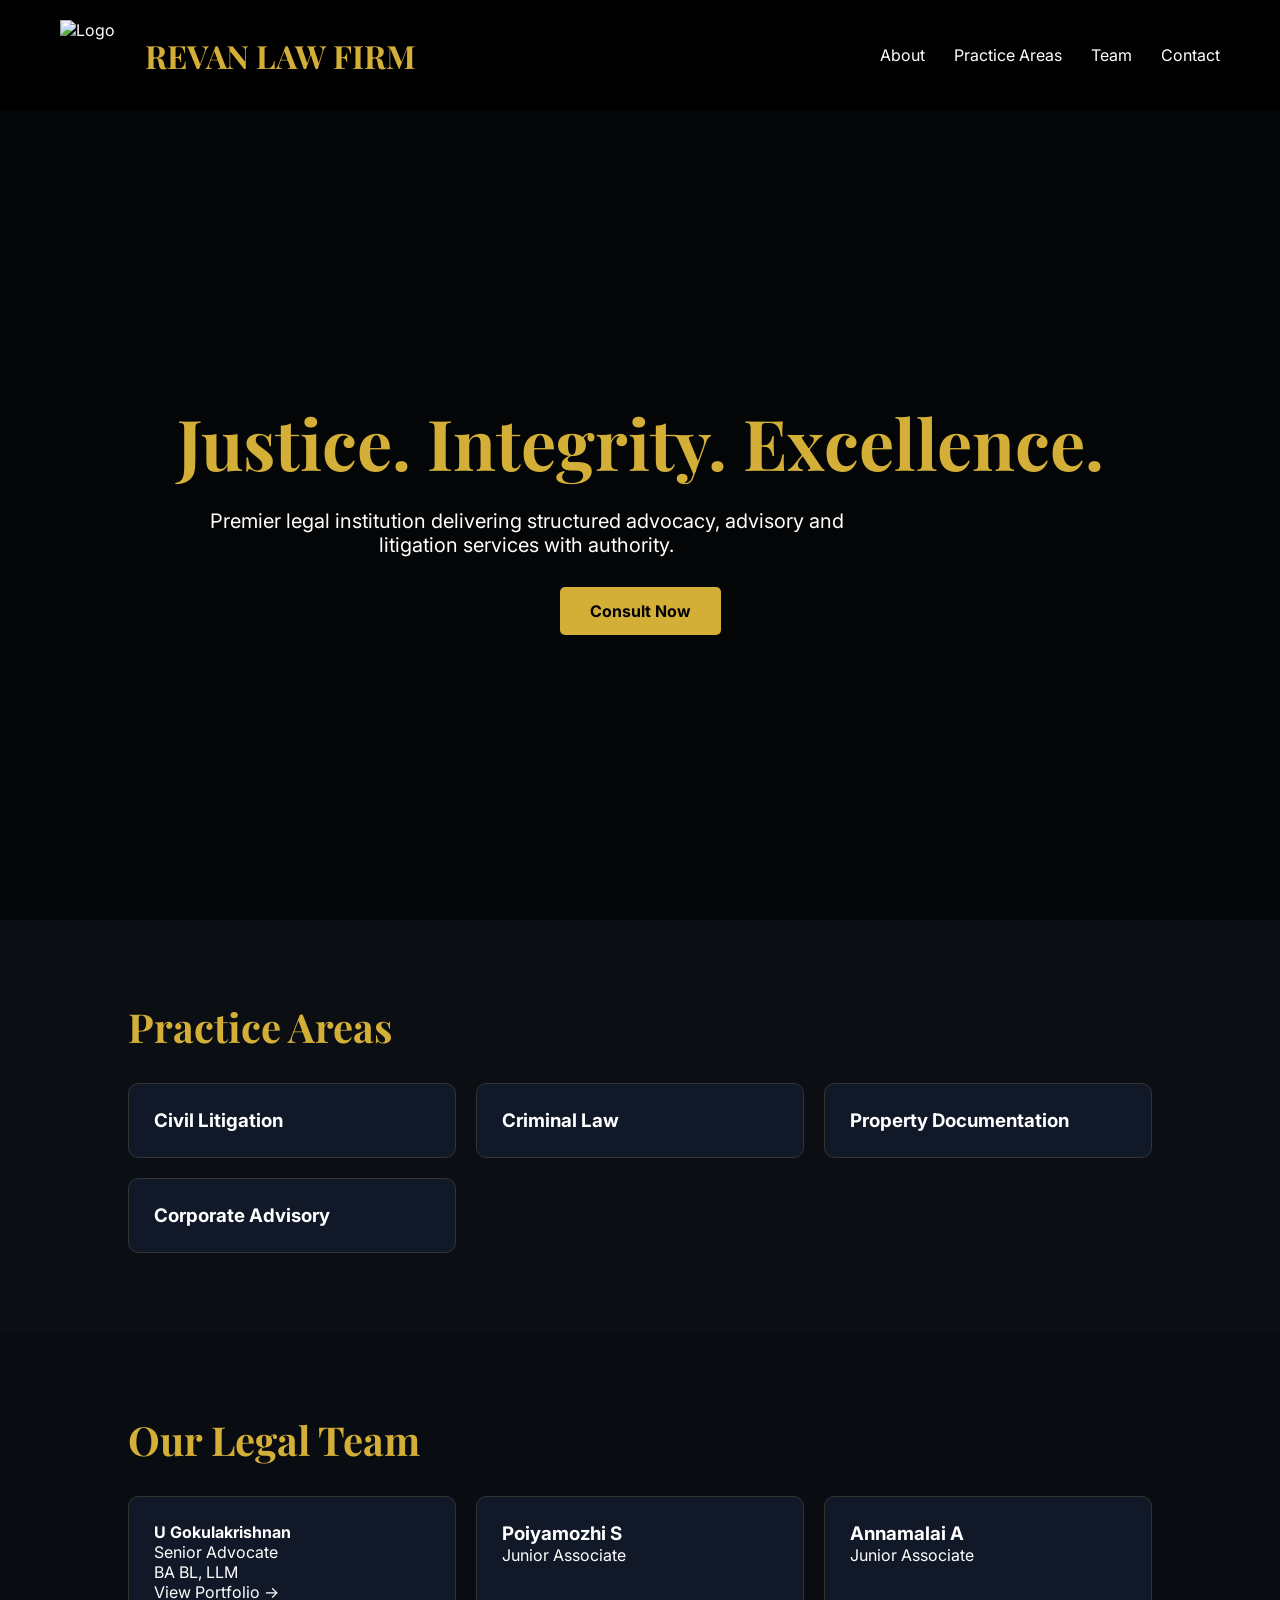
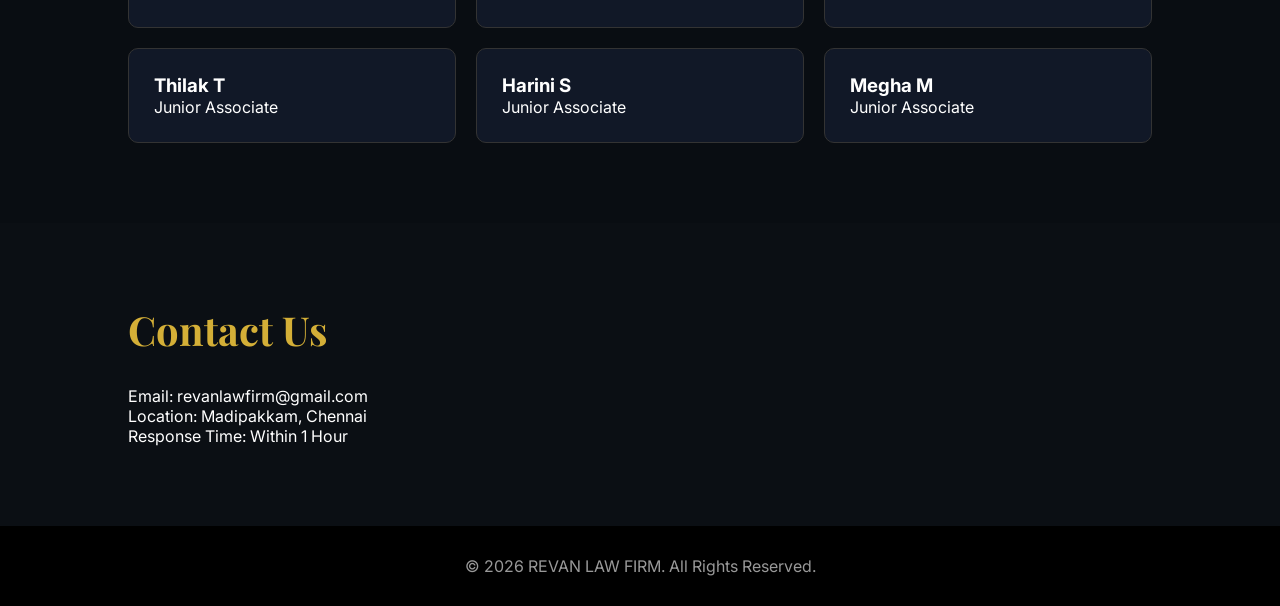
==== index.html @ cef8ce95 "Update index.html" ====
<!DOCTYPE html>
<html lang="en">
<head>
    <link rel="stylesheet" href="css/style.css">
    <link rel="icon" href="assets/favicon.png">

    <meta property="og:site_name" content="Revan Law Firm">

<meta name="application-name" content="Revan Law Firm">

<meta name="apple-mobile-web-app-title" content="Revan Law Firm">
    <meta charset="UTF-8">

<title>Revan Law Firm | Advocates & Legal Consultants</title>

<meta name="description" content="Revan Law Firm provides civil, criminal, property and corporate legal services. Justice. Integrity. Excellence.">

<meta name="keywords" content="Law Firm Chennai, Advocate Chennai, Legal Services, Civil Lawyer, Criminal Lawyer, Property Lawyer">

<meta name="author" content="Revan Law Firm">

<meta name="robots" content="index, follow">

<meta name="viewport" content="width=device-width, initial-scale=1.0">
<meta charset="UTF-8">
<meta name="viewport" content="width=device-width, initial-scale=1.0">
<title>REVAN LAW FIRM</title>

<link href="https://fonts.googleapis.com/css2?family=Playfair+Display:wght@600;700&family=Inter:wght@300;400;600&display=swap" rel="stylesheet">
<link rel="stylesheet" href="css/style.css">
</head>

<body>

<header>
    <div class="logo">
        <img src="assets/logo.png" alt="Logo">
        <div>
            <h1>REVAN LAW FIRM</h1>
        </div>
    </div>

    <nav>
        <a href="#about">About</a>
        <a href="#practice">Practice Areas</a>
        <a href="#team">Team</a>
        <a href="#contact">Contact</a>
    </nav>
</header>

<section class="hero">
    <div class="overlay">
        <h2>Justice. Integrity. Excellence.</h2>
        <p>
            Premier legal institution delivering structured advocacy,
            advisory and litigation services with authority.
        </p>

        <a href="https://wa.me/919566080171" class="btn">
            Consult Now
        </a>
    </div>
</section>

<section id="practice" class="section">
    <h2>Practice Areas</h2>

    <div class="cards">

        <div class="card">
            <h3>Civil Litigation</h3>
        </div>

        <div class="card">
            <h3>Criminal Law</h3>
        </div>

        <div class="card">
            <h3>Property Documentation</h3>
        </div>

        <div class="card">
            <h3>Corporate Advisory</h3>
        </div>

    </div>
</section>

<section id="team" class="section dark">
    <h2>Our Legal Team</h2>

    <div class="cards">

        <a href="gokulakrishnan.html" class="team-link">
    <div class="card">
        <strong>U Gokulakrishnan</strong>
        <div class="role">Senior Advocate</div>
        <div class="role">BA BL, LLM</div>
        <div class="role">View Portfolio →</div>
    </div>
</a>

        <div class="card">
            <h3>Poiyamozhi S</h3>
            <p>Junior Associate</p>
        </div>

        <div class="card">
            <h3>Annamalai A</h3>
            <p>Junior Associate</p>
        </div>

        <div class="card">
            <h3>Thilak T</h3>
            <p>Junior Associate</p>
        </div>

        <div class="card">
            <h3>Harini S</h3>
            <p>Junior Associate</p>
        </div>

        <div class="card">
            <h3>Megha M</h3>
            <p>Junior Associate</p>
        </div>

    </div>
</section>

<section id="contact" class="section">
    <h2>Contact Us</h2>

    <p>Email: revanlawfirm@gmail.com</p>
    <p>Location: Madipakkam, Chennai</p>
    <p>Response Time: Within 1 Hour</p>
</section>

<footer>
    © 2026 REVAN LAW FIRM. All Rights Reserved.
</footer>
    <script src="js/script.js"></script>
</body>
</html>
---- css/style.css ----
*{
margin:0;
padding:0;
box-sizing:border-box;
}

body{
font-family:'Inter',sans-serif;
background:#0b0f14;
color:white;
}

header{
display:flex;
justify-content:space-between;
align-items:center;
padding:20px 60px;
background:#000;
position:sticky;
top:0;
z-index:100;
}

.logo{
display:flex;
align-items:center;
gap:15px;
}

.logo img{
width:70px;
height:70px;
}

.logo h1{
color:#d4af37;
font-family:'Playfair Display',serif;
}

nav a{
color:white;
text-decoration:none;
margin-left:25px;
}

.hero{
height:90vh;
background:
linear-gradient(rgba(0,0,0,.65),rgba(0,0,0,.65)),
url('../assets/courthouse.jpg');
background-size:cover;
background-position:center;
display:flex;
align-items:center;
justify-content:center;
text-align:center;
}

.hero h2{
font-size:70px;
font-family:'Playfair Display',serif;
color:#d4af37;
}

.hero p{
margin-top:20px;
font-size:20px;
max-width:700px;
}

.btn{
display:inline-block;
margin-top:30px;
padding:14px 30px;
background:#d4af37;
color:black;
text-decoration:none;
font-weight:bold;
border-radius:5px;
}

.section{
padding:80px 10%;
}

.section h2{
color:#d4af37;
margin-bottom:30px;
font-size:40px;
font-family:'Playfair Display',serif;
}

.cards{
display:grid;
grid-template-columns:repeat(auto-fit,minmax(250px,1fr));
gap:20px;
}

.card{
background:#111827;
padding:25px;
border:1px solid #333;
border-radius:10px;
transition:.3s;
}

.card:hover{
transform:translateY(-8px);
border-color:#d4af37;
}

.dark{
background:#090d12;
}

footer{
text-align:center;
padding:30px;
background:#000;
color:#999;
}

@media(max-width:768px){

header{
flex-direction:column;
gap:15px;
}

.hero h2{
font-size:42px;
}

nav{
display:flex;
flex-wrap:wrap;
justify-content:center;
}
}
.team-link{
    text-decoration:none;
    color:inherit;
    display:block;
}

.team-link .card{
    cursor:pointer;
}
.card{
    opacity:1;
    transform:none;
    transition:all 0.6s ease;
}

.card.show{
    opacity:1;
    transform:translateY(0);
}
.card{
    display:block !important;
    opacity:1 !important;
    visibility:visible !important;
}
.team-link{
    text-decoration:none;
    color:inherit;
    display:block;
}

.team-link .card{
    cursor:pointer;
}

@media(max-width:768px){

    .logo img{
        width:50px;
        height:50px;
    }

    .logo h1{
        font-size:18px;
    }

    .section h2{
        font-size:42px;
    }

}
---- css/style.css ----
*{
margin:0;
padding:0;
box-sizing:border-box;
}

body{
font-family:'Inter',sans-serif;
background:#0b0f14;
color:white;
}

header{
display:flex;
justify-content:space-between;
align-items:center;
padding:20px 60px;
background:#000;
position:sticky;
top:0;
z-index:100;
}

.logo{
display:flex;
align-items:center;
gap:15px;
}

.logo img{
width:70px;
height:70px;
}

.logo h1{
color:#d4af37;
font-family:'Playfair Display',serif;
}

nav a{
color:white;
text-decoration:none;
margin-left:25px;
}

.hero{
height:90vh;
background:
linear-gradient(rgba(0,0,0,.65),rgba(0,0,0,.65)),
url('../assets/courthouse.jpg');
background-size:cover;
background-position:center;
display:flex;
align-items:center;
justify-content:center;
text-align:center;
}

.hero h2{
font-size:70px;
font-family:'Playfair Display',serif;
color:#d4af37;
}

.hero p{
margin-top:20px;
font-size:20px;
max-width:700px;
}

.btn{
display:inline-block;
margin-top:30px;
padding:14px 30px;
background:#d4af37;
color:black;
text-decoration:none;
font-weight:bold;
border-radius:5px;
}

.section{
padding:80px 10%;
}

.section h2{
color:#d4af37;
margin-bottom:30px;
font-size:40px;
font-family:'Playfair Display',serif;
}

.cards{
display:grid;
grid-template-columns:repeat(auto-fit,minmax(250px,1fr));
gap:20px;
}

.card{
background:#111827;
padding:25px;
border:1px solid #333;
border-radius:10px;
transition:.3s;
}

.card:hover{
transform:translateY(-8px);
border-color:#d4af37;
}

.dark{
background:#090d12;
}

footer{
text-align:center;
padding:30px;
background:#000;
color:#999;
}

@media(max-width:768px){

header{
flex-direction:column;
gap:15px;
}

.hero h2{
font-size:42px;
}

nav{
display:flex;
flex-wrap:wrap;
justify-content:center;
}
}
.team-link{
    text-decoration:none;
    color:inherit;
    display:block;
}

.team-link .card{
    cursor:pointer;
}
.card{
    opacity:1;
    transform:none;
    transition:all 0.6s ease;
}

.card.show{
    opacity:1;
    transform:translateY(0);
}
.card{
    display:block !important;
    opacity:1 !important;
    visibility:visible !important;
}
.team-link{
    text-decoration:none;
    color:inherit;
    display:block;
}

.team-link .card{
    cursor:pointer;
}

@media(max-width:768px){

    .logo img{
        width:50px;
        height:50px;
    }

    .logo h1{
        font-size:18px;
    }

    .section h2{
        font-size:42px;
    }

}
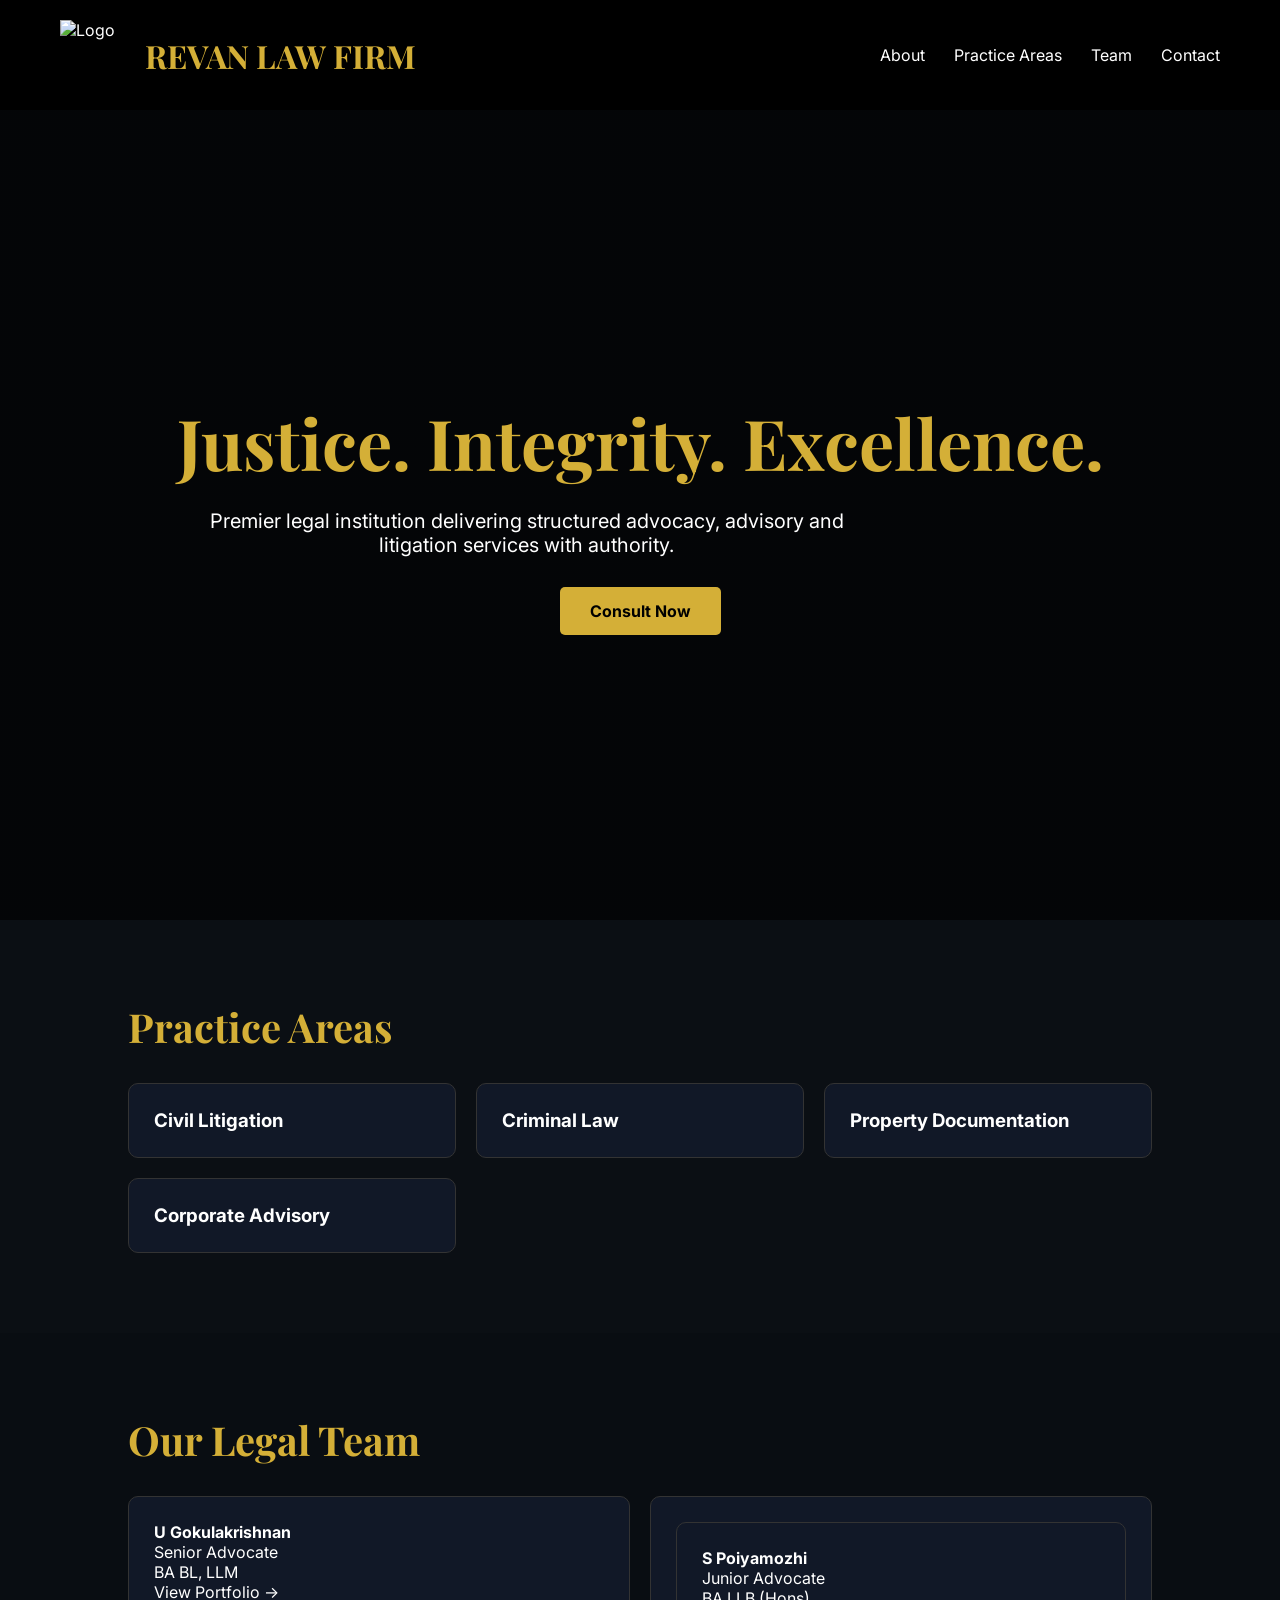
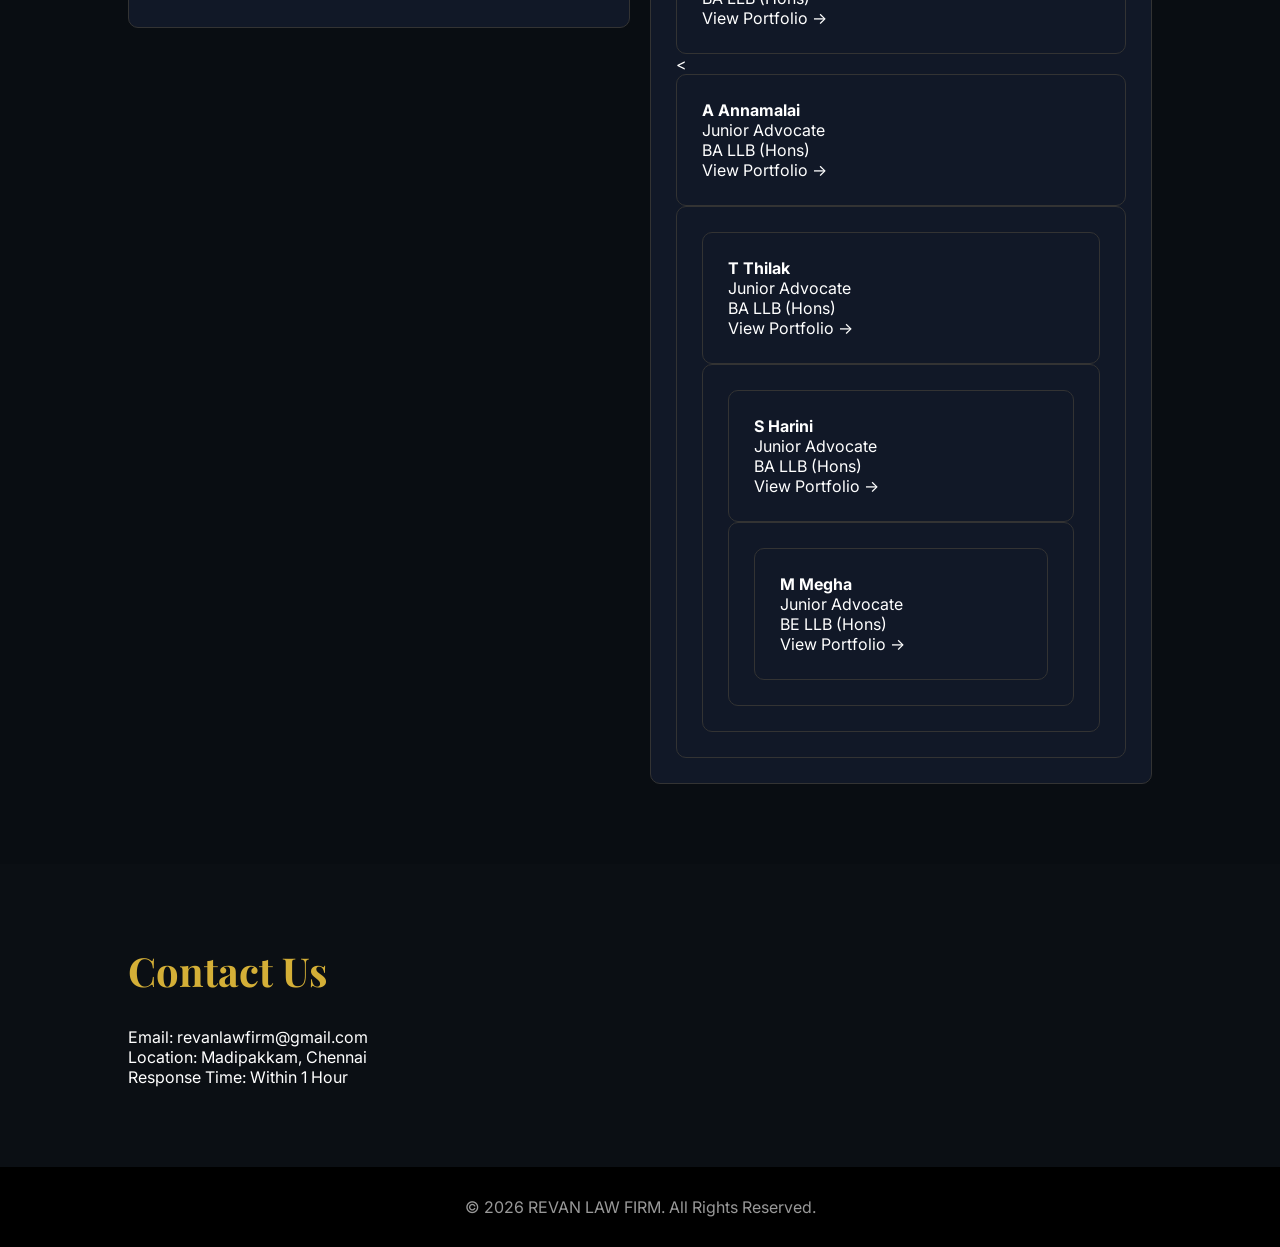
==== commit 504b4b9b: "Update index.html" ====
--- a/index.html
+++ b/index.html
@@ -101,29 +101,52 @@
 </a>
 
         <div class="card">
-            <h3>Poiyamozhi S</h3>
-            <p>Junior Associate</p>
-        </div>
+           <a href="poiyamozhi.html" class="team-link">
+    <div class="card">
+        <strong>S Poiyamozhi</strong>
+        <div class="role">Junior Advocate</div>
+        <div class="role">BA LLB (Hons)</div>
+        <div class="role">View Portfolio →</div>
+    </div>
+</a>
+
+        <<a href="annamalai.html" class="team-link">
+    <div class="card">
+        <strong>A Annamalai</strong>
+        <div class="role">Junior Advocate</div>
+        <div class="role">BA LLB (Hons)</div>
+        <div class="role">View Portfolio →</div>
+    </div>
+</a>
 
         <div class="card">
-            <h3>Annamalai A</h3>
-            <p>Junior Associate</p>
-        </div>
+           <a href="thilak.html" class="team-link">
+    <div class="card">
+        <strong>T Thilak</strong>
+        <div class="role">Junior Advocate</div>
+        <div class="role">BA LLB (Hons)</div>
+        <div class="role">View Portfolio →</div>
+    </div>
+</a>
+        <div class="card">
+           <a href="harini.html" class="team-link">
+    <div class="card">
+        <strong>S Harini</strong>
+        <div class="role">Junior Advocate</div>
+        <div class="role">BA LLB (Hons)</div>
+        <div class="role">View Portfolio →</div>
+    </div>
+</a>
 
         <div class="card">
-            <h3>Thilak T</h3>
-            <p>Junior Associate</p>
-        </div>
-
-        <div class="card">
-            <h3>Harini S</h3>
-            <p>Junior Associate</p>
-        </div>
-
-        <div class="card">
-            <h3>Megha M</h3>
-            <p>Junior Associate</p>
-        </div>
+            <a href="megha.html" class="team-link">
+    <div class="card">
+        <strong>M Megha</strong>
+        <div class="role">Junior Advocate</div>
+        <div class="role">BE LLB (Hons)</div>
+        <div class="role">View Portfolio →</div>
+    </div>
+</a>
 
     </div>
 </section>
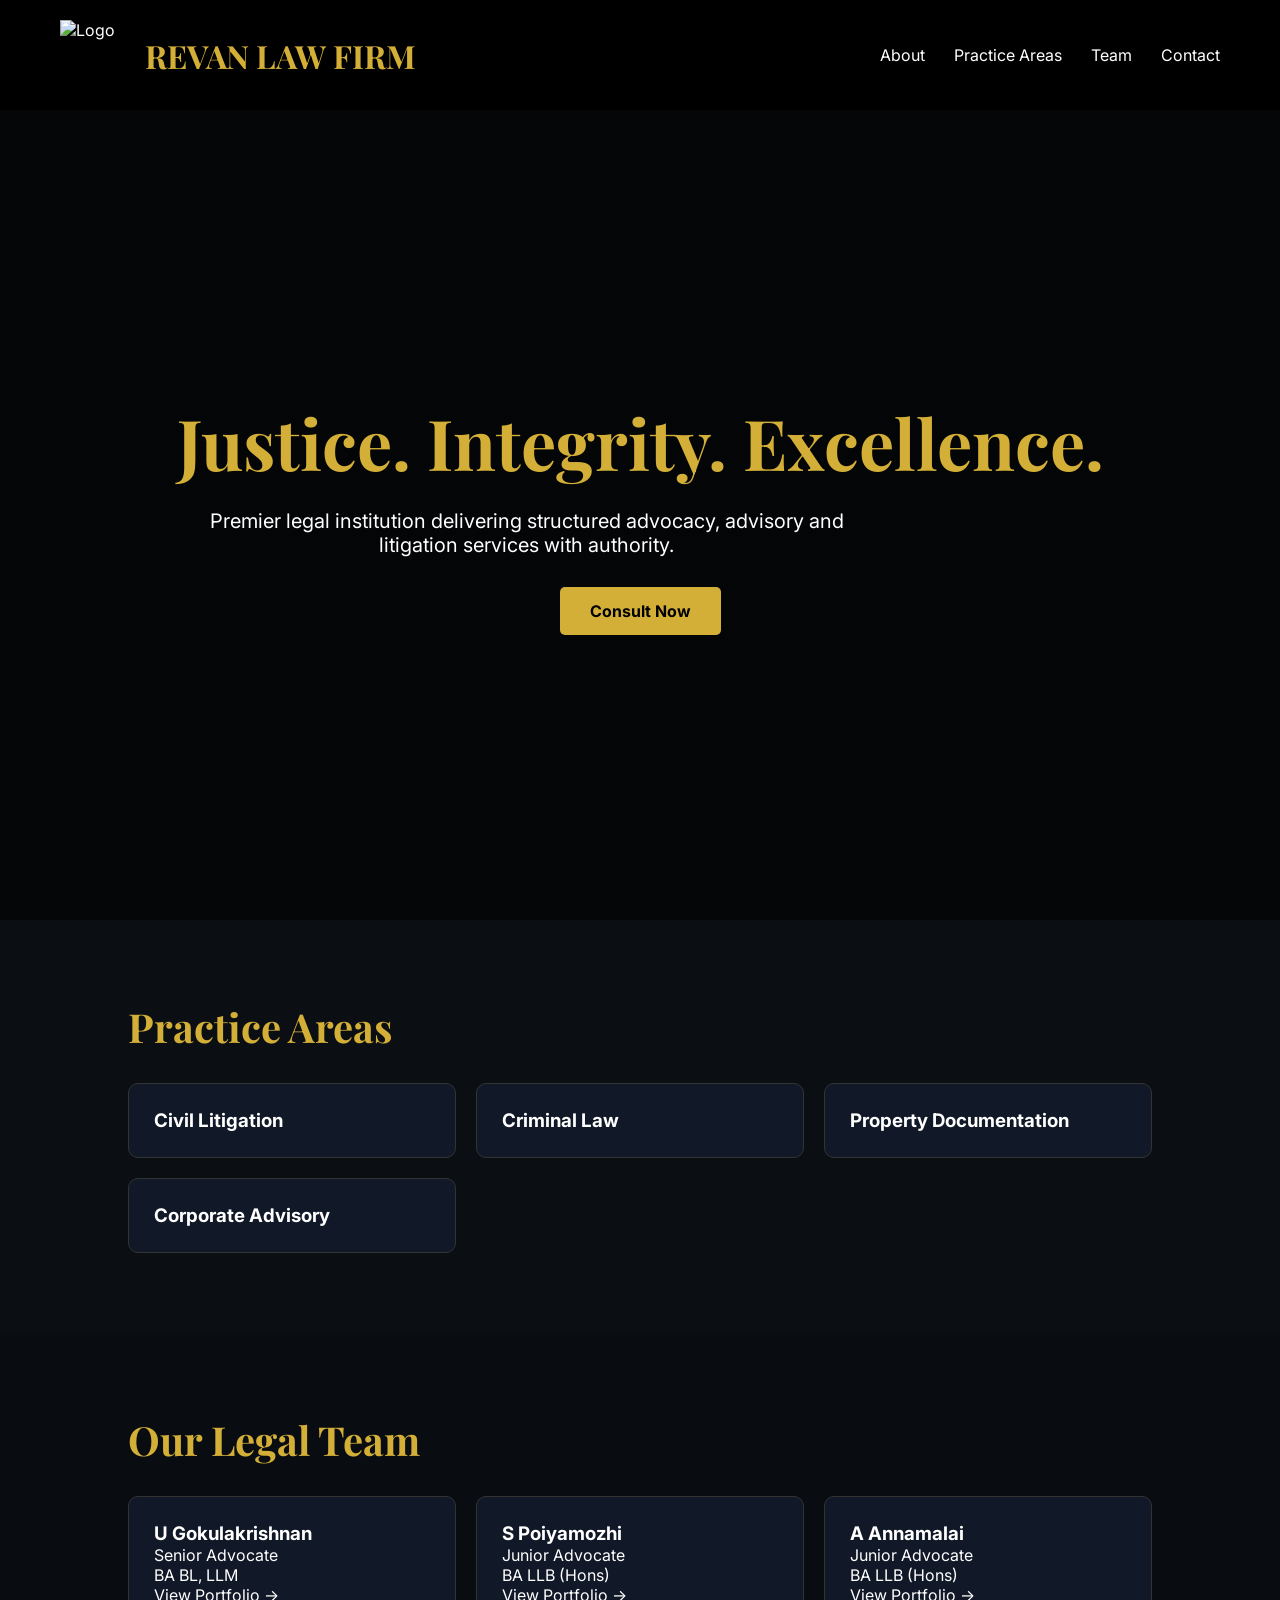
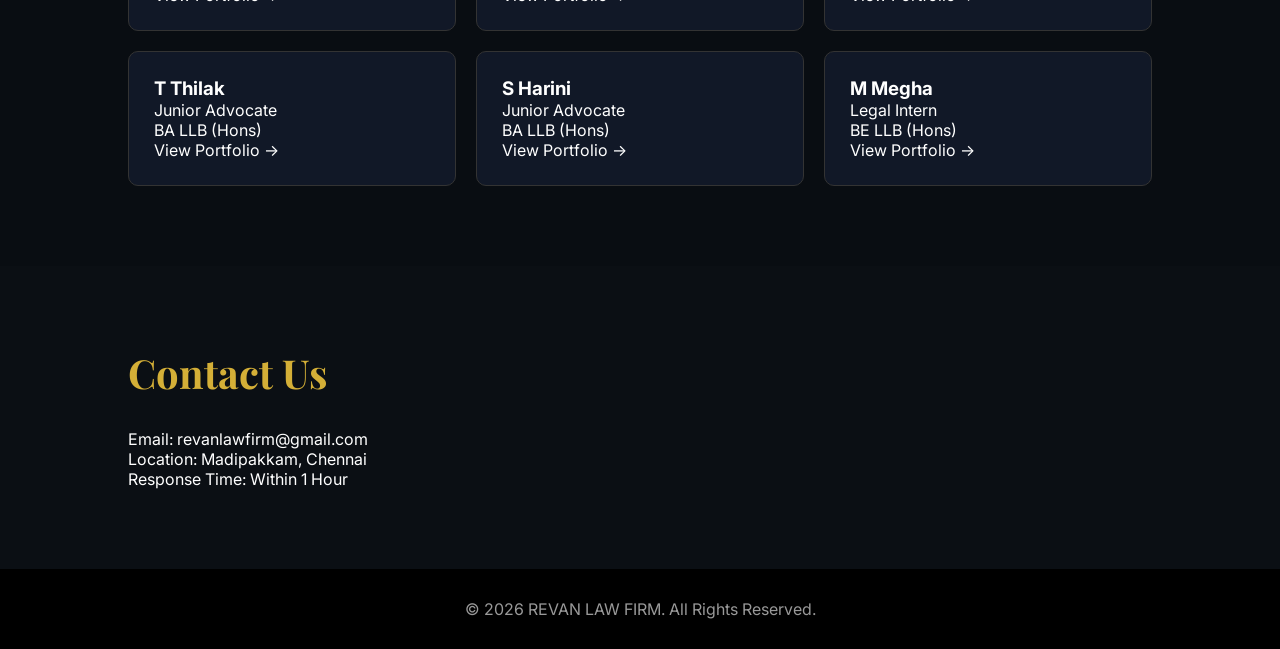
==== commit 7e8eb437: "Update index.html" ====
--- a/index.html
+++ b/index.html
@@ -92,61 +92,61 @@
     <div class="cards">
 
         <a href="gokulakrishnan.html" class="team-link">
-    <div class="card">
-        <strong>U Gokulakrishnan</strong>
-        <div class="role">Senior Advocate</div>
-        <div class="role">BA BL, LLM</div>
-        <div class="role">View Portfolio →</div>
+            <div class="card">
+                <h3>U Gokulakrishnan</h3>
+                <p>Senior Advocate</p>
+                <p>BA BL, LLM</p>
+                <p>View Portfolio →</p>
+            </div>
+        </a>
+
+        <a href="poiyamozhi.html" class="team-link">
+            <div class="card">
+                <h3>S Poiyamozhi</h3>
+                <p>Junior Advocate</p>
+                <p>BA LLB (Hons)</p>
+                <p>View Portfolio →</p>
+            </div>
+        </a>
+
+        <a href="annamalai.html" class="team-link">
+            <div class="card">
+                <h3>A Annamalai</h3>
+                <p>Junior Advocate</p>
+                <p>BA LLB (Hons)</p>
+                <p>View Portfolio →</p>
+            </div>
+        </a>
+
+        <a href="thilak.html" class="team-link">
+            <div class="card">
+                <h3>T Thilak</h3>
+                <p>Junior Advocate</p>
+                <p>BA LLB (Hons)</p>
+                <p>View Portfolio →</p>
+            </div>
+        </a>
+
+        <a href="harini.html" class="team-link">
+            <div class="card">
+                <h3>S Harini</h3>
+                <p>Junior Advocate</p>
+                <p>BA LLB (Hons)</p>
+                <p>View Portfolio →</p>
+            </div>
+        </a>
+
+        <a href="megha.html" class="team-link">
+            <div class="card">
+                <h3>M Megha</h3>
+                <p>Legal Intern</p>
+                <p>BE LLB (Hons)</p>
+                <p>View Portfolio →</p>
+            </div>
+        </a>
+
     </div>
-</a>
-
-        <div class="card">
-           <a href="poiyamozhi.html" class="team-link">
-    <div class="card">
-        <strong>S Poiyamozhi</strong>
-        <div class="role">Junior Advocate</div>
-        <div class="role">BA LLB (Hons)</div>
-        <div class="role">View Portfolio →</div>
-    </div>
-</a>
-
-        <<a href="annamalai.html" class="team-link">
-    <div class="card">
-        <strong>A Annamalai</strong>
-        <div class="role">Junior Advocate</div>
-        <div class="role">BA LLB (Hons)</div>
-        <div class="role">View Portfolio →</div>
-    </div>
-</a>
-
-        <div class="card">
-           <a href="thilak.html" class="team-link">
-    <div class="card">
-        <strong>T Thilak</strong>
-        <div class="role">Junior Advocate</div>
-        <div class="role">BA LLB (Hons)</div>
-        <div class="role">View Portfolio →</div>
-    </div>
-</a>
-        <div class="card">
-           <a href="harini.html" class="team-link">
-    <div class="card">
-        <strong>S Harini</strong>
-        <div class="role">Junior Advocate</div>
-        <div class="role">BA LLB (Hons)</div>
-        <div class="role">View Portfolio →</div>
-    </div>
-</a>
-
-        <div class="card">
-            <a href="megha.html" class="team-link">
-    <div class="card">
-        <strong>M Megha</strong>
-        <div class="role">Junior Advocate</div>
-        <div class="role">BE LLB (Hons)</div>
-        <div class="role">View Portfolio →</div>
-    </div>
-</a>
+</section>
 
     </div>
 </section>
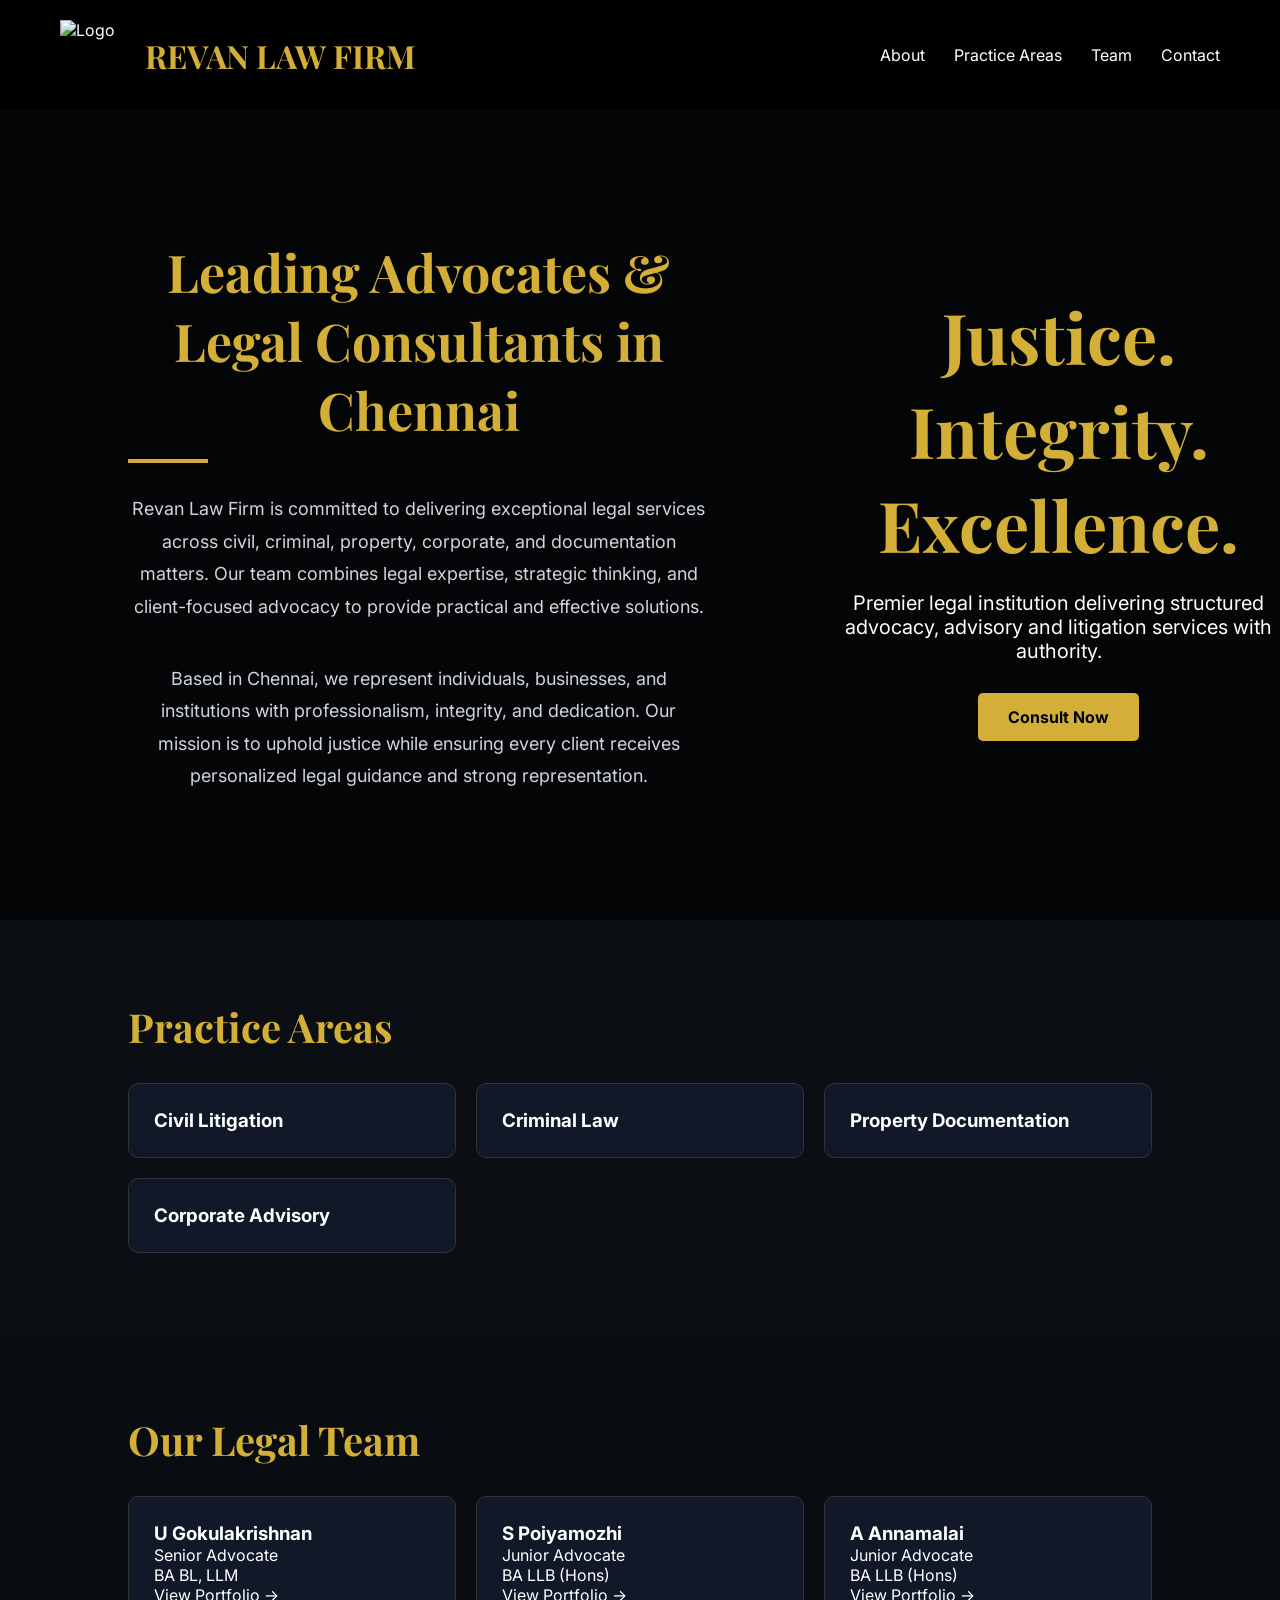
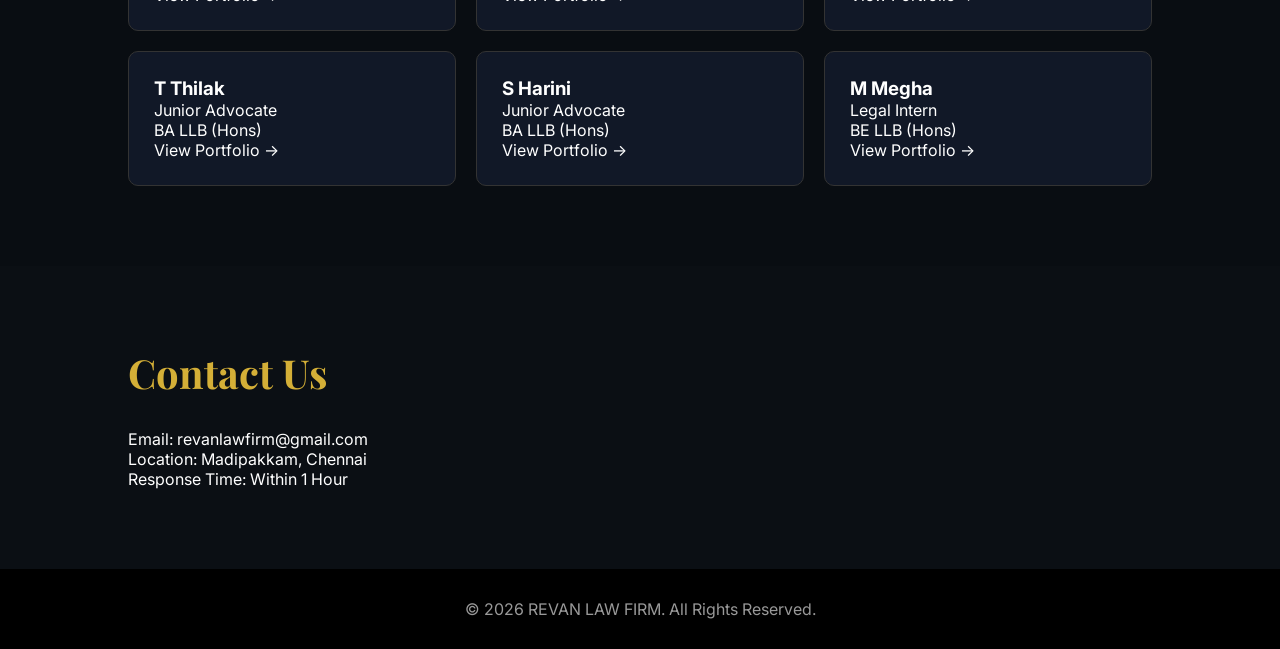
==== commit 38711213: "Update index.html" ====
--- a/index.html
+++ b/index.html
@@ -49,6 +49,29 @@
 </header>
 
 <section class="hero">
+    <section id="about" class="section">
+
+    <h2>Leading Advocates & Legal Consultants in Chennai</h2>
+
+    <div class="about-line"></div>
+
+    <p>
+        Revan Law Firm is committed to delivering exceptional legal services
+        across civil, criminal, property, corporate, and documentation matters.
+        Our team combines legal expertise, strategic thinking, and client-focused
+        advocacy to provide practical and effective solutions.
+    </p>
+
+    <br>
+
+    <p>
+        Based in Chennai, we represent individuals, businesses, and institutions
+        with professionalism, integrity, and dedication. Our mission is to uphold
+        justice while ensuring every client receives personalized legal guidance
+        and strong representation.
+    </p>
+
+</section>
     <div class="overlay">
         <h2>Justice. Integrity. Excellence.</h2>
         <p>
@@ -137,13 +160,13 @@
         </a>
 
         <a href="megha.html" class="team-link">
-            <div class="card">
-                <h3>M Megha</h3>
-                <p>Legal Intern</p>
-                <p>BE LLB (Hons)</p>
-                <p>View Portfolio →</p>
-            </div>
-        </a>
+    <div class="card">
+        <h3>M Megha</h3>
+        <p>Legal Intern</p>
+        <p>BE LLB (Hons)</p>
+        <p>View Portfolio →</p>
+    </div>
+</a>
 
     </div>
 </section>
--- a/css/style.css
+++ b/css/style.css
@@ -92,7 +92,7 @@
 
 .cards{
 display:grid;
-grid-template-columns:repeat(auto-fit,minmax(250px,1fr));
+grid-template-columns:repeat(auto-fit,minmax(280px,1fr));
 gap:20px;
 }
 
@@ -102,6 +102,12 @@
 border:1px solid #333;
 border-radius:10px;
 transition:.3s;
+height:100%;
+}
+
+.card:hover{
+transform:translateY(-8px);
+border-color:#d4af37;
 }
 
 .card:hover{
@@ -187,3 +193,23 @@
     }
 
 }
+#about h2{
+    color:#d4af37;
+    font-size:52px;
+    font-family:'Playfair Display',serif;
+    margin-bottom:10px;
+}
+
+.about-line{
+    width:80px;
+    height:4px;
+    background:#d4af37;
+    margin:15px 0 30px;
+}
+
+#about p{
+    max-width:1000px;
+    font-size:18px;
+    line-height:1.8;
+    color:#d1d5db;
+}
--- a/css/style.css
+++ b/css/style.css
@@ -92,7 +92,7 @@
 
 .cards{
 display:grid;
-grid-template-columns:repeat(auto-fit,minmax(250px,1fr));
+grid-template-columns:repeat(auto-fit,minmax(280px,1fr));
 gap:20px;
 }
 
@@ -102,6 +102,12 @@
 border:1px solid #333;
 border-radius:10px;
 transition:.3s;
+height:100%;
+}
+
+.card:hover{
+transform:translateY(-8px);
+border-color:#d4af37;
 }
 
 .card:hover{
@@ -187,3 +193,23 @@
     }
 
 }
+#about h2{
+    color:#d4af37;
+    font-size:52px;
+    font-family:'Playfair Display',serif;
+    margin-bottom:10px;
+}
+
+.about-line{
+    width:80px;
+    height:4px;
+    background:#d4af37;
+    margin:15px 0 30px;
+}
+
+#about p{
+    max-width:1000px;
+    font-size:18px;
+    line-height:1.8;
+    color:#d1d5db;
+}
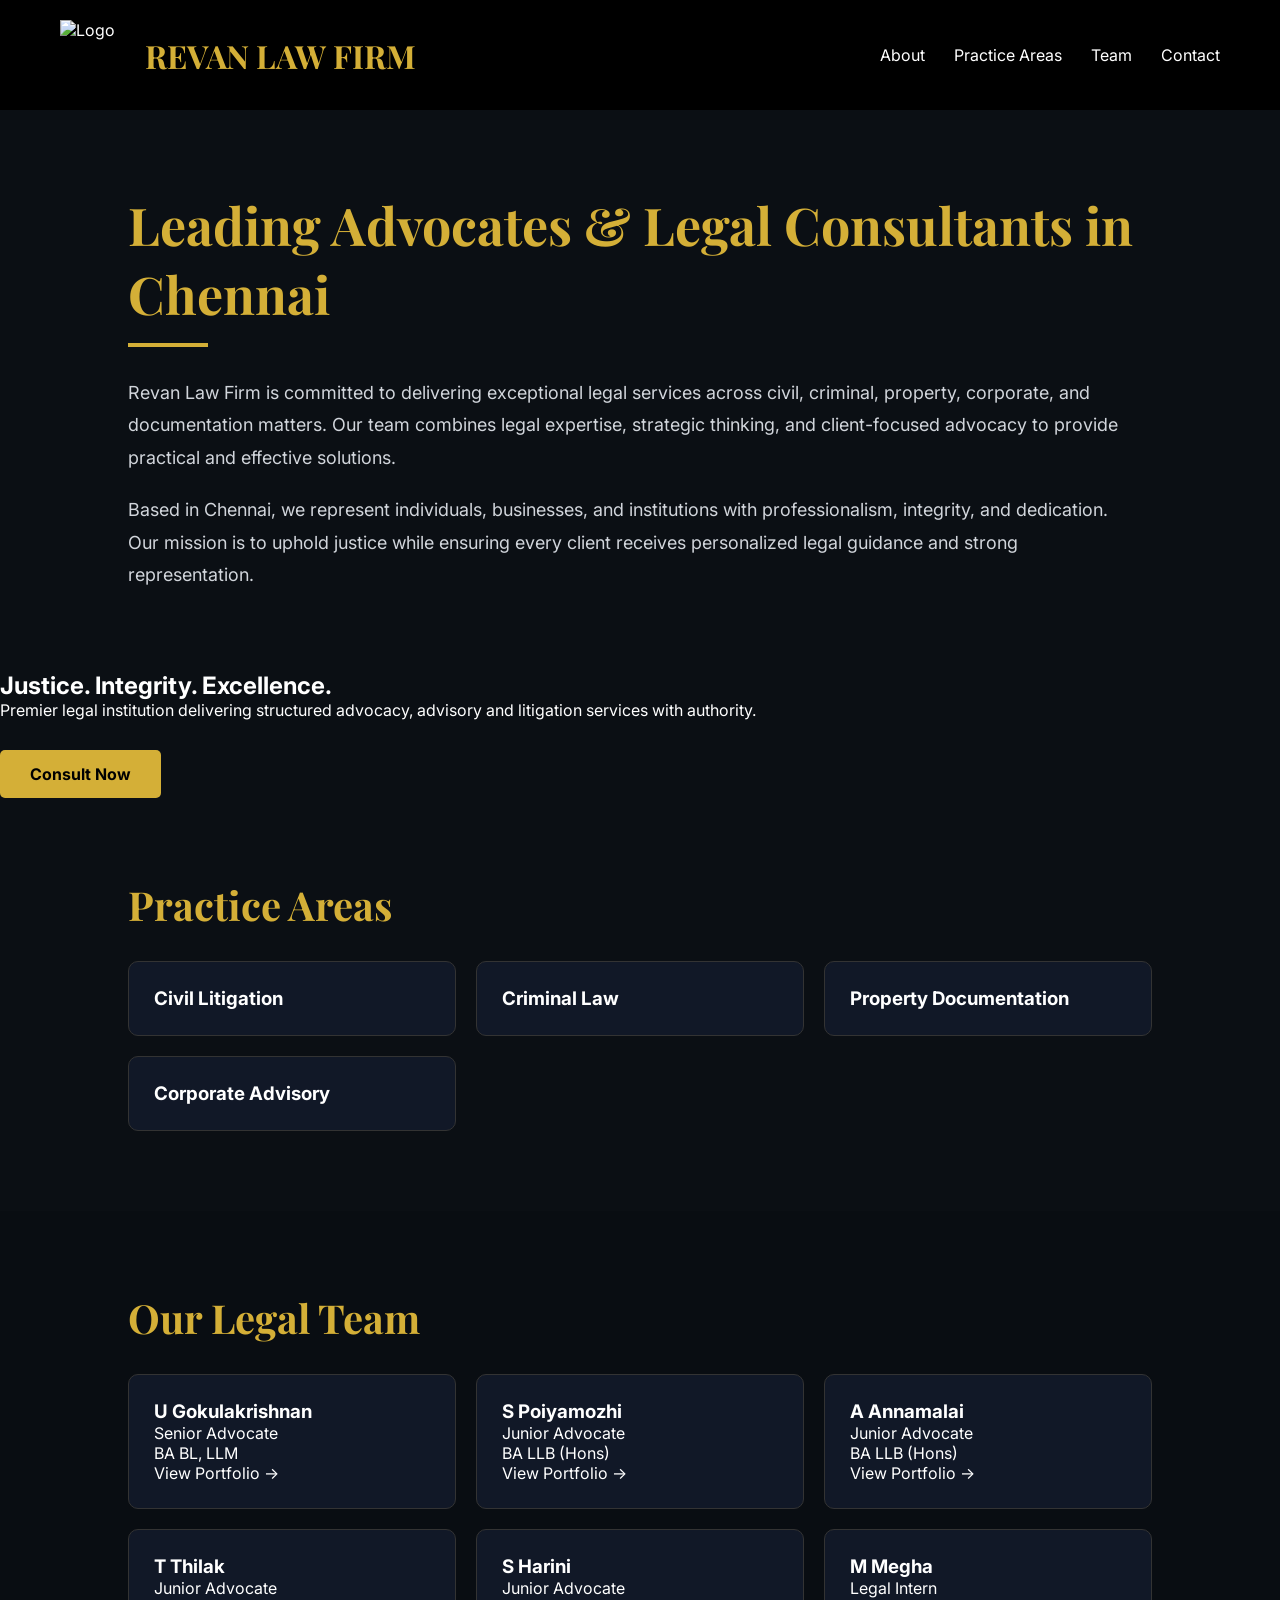
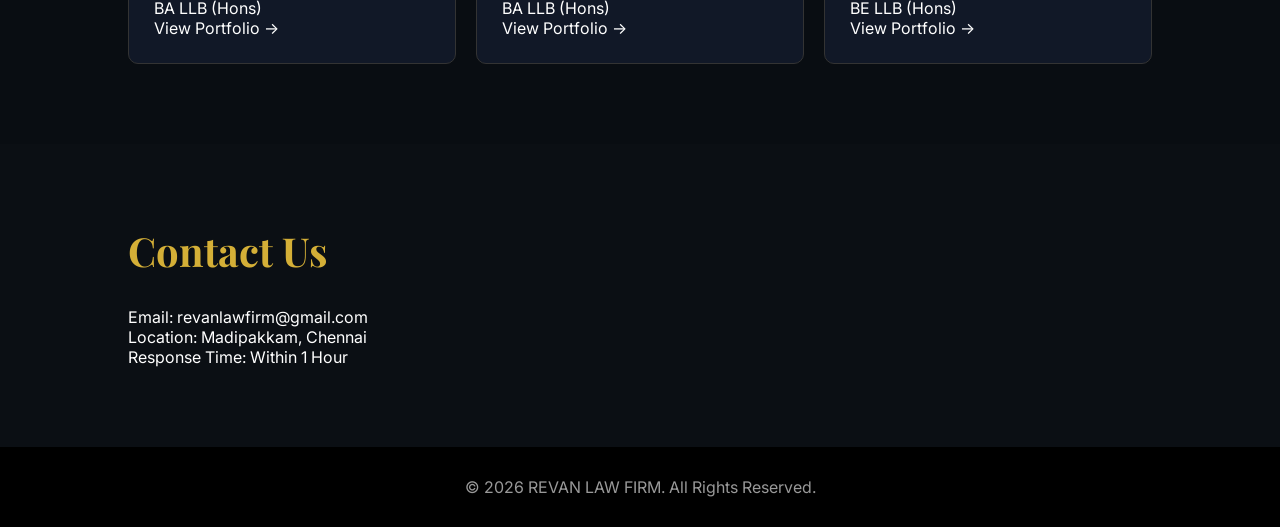
==== commit dc3c63c7: "Update index.html" ====
--- a/index.html
+++ b/index.html
@@ -48,7 +48,6 @@
     </nav>
 </header>
 
-<section class="hero">
     <section id="about" class="section">
 
     <h2>Leading Advocates & Legal Consultants in Chennai</h2>
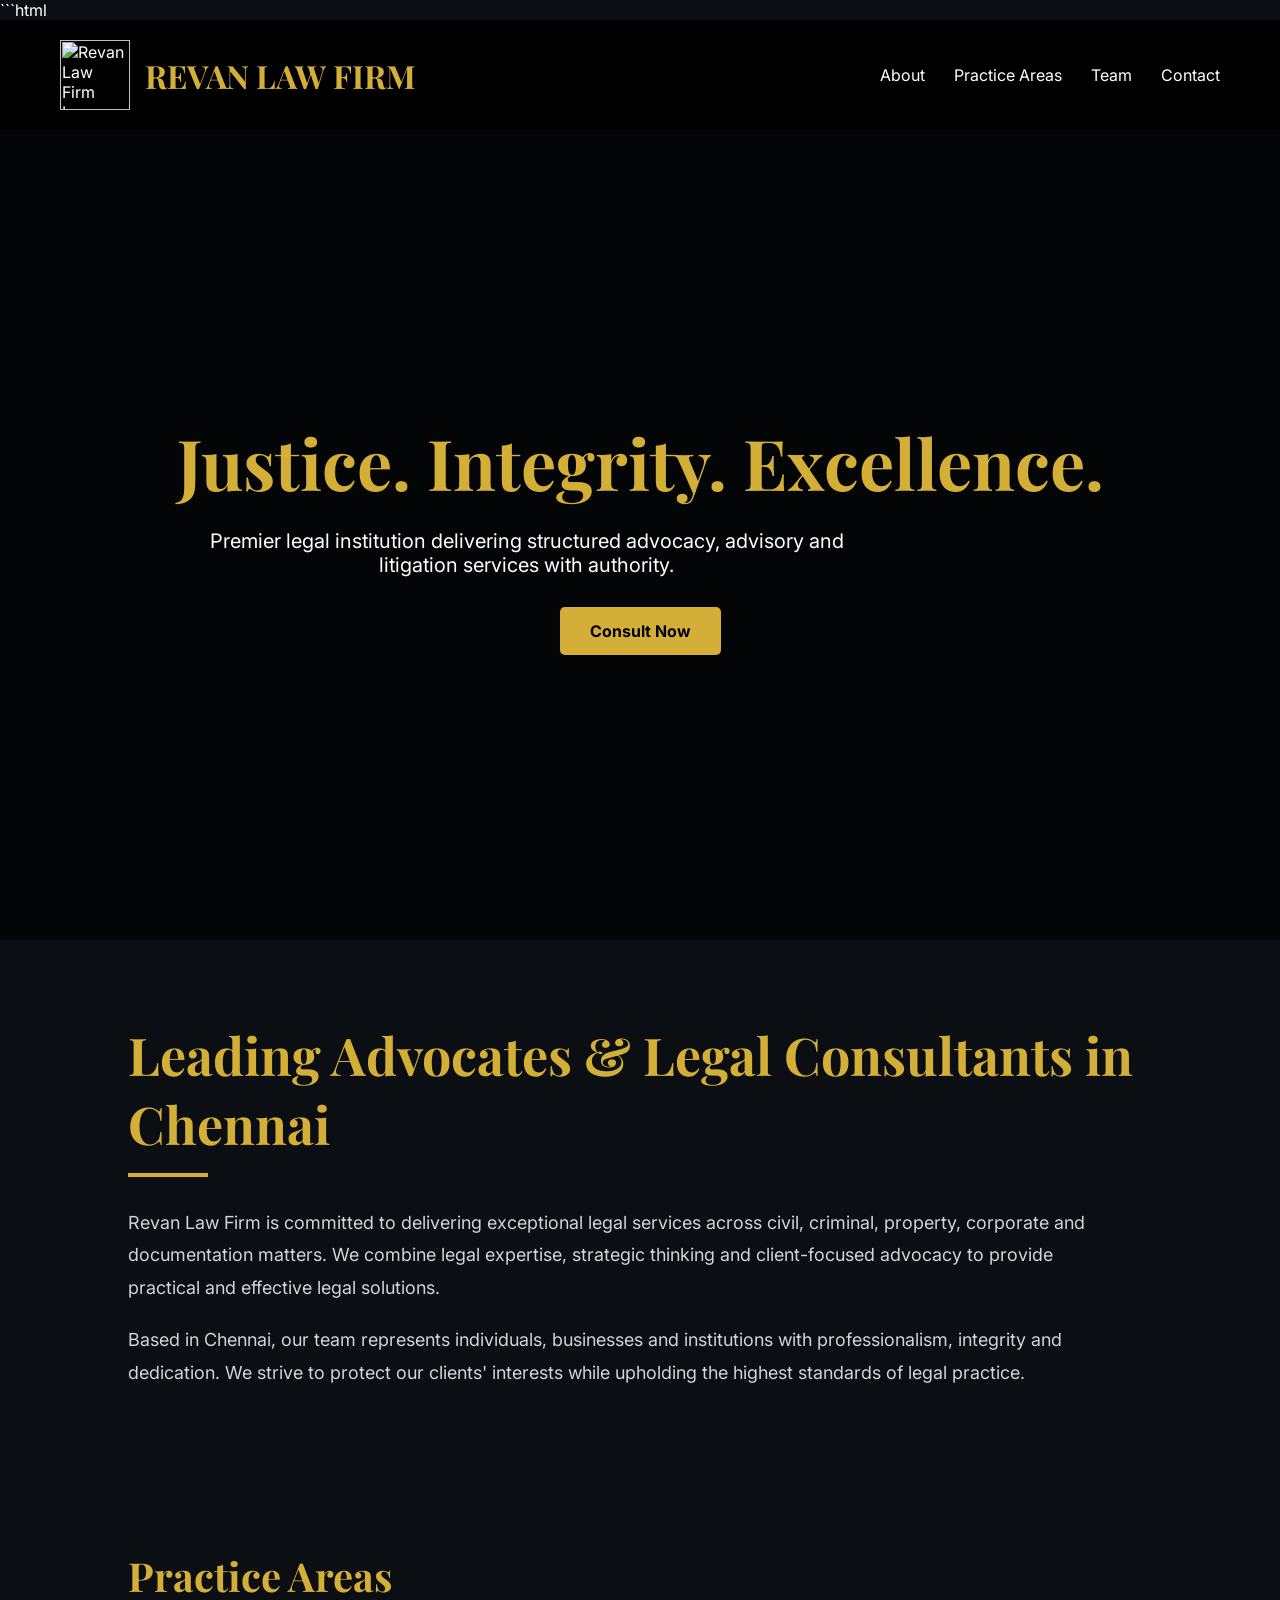
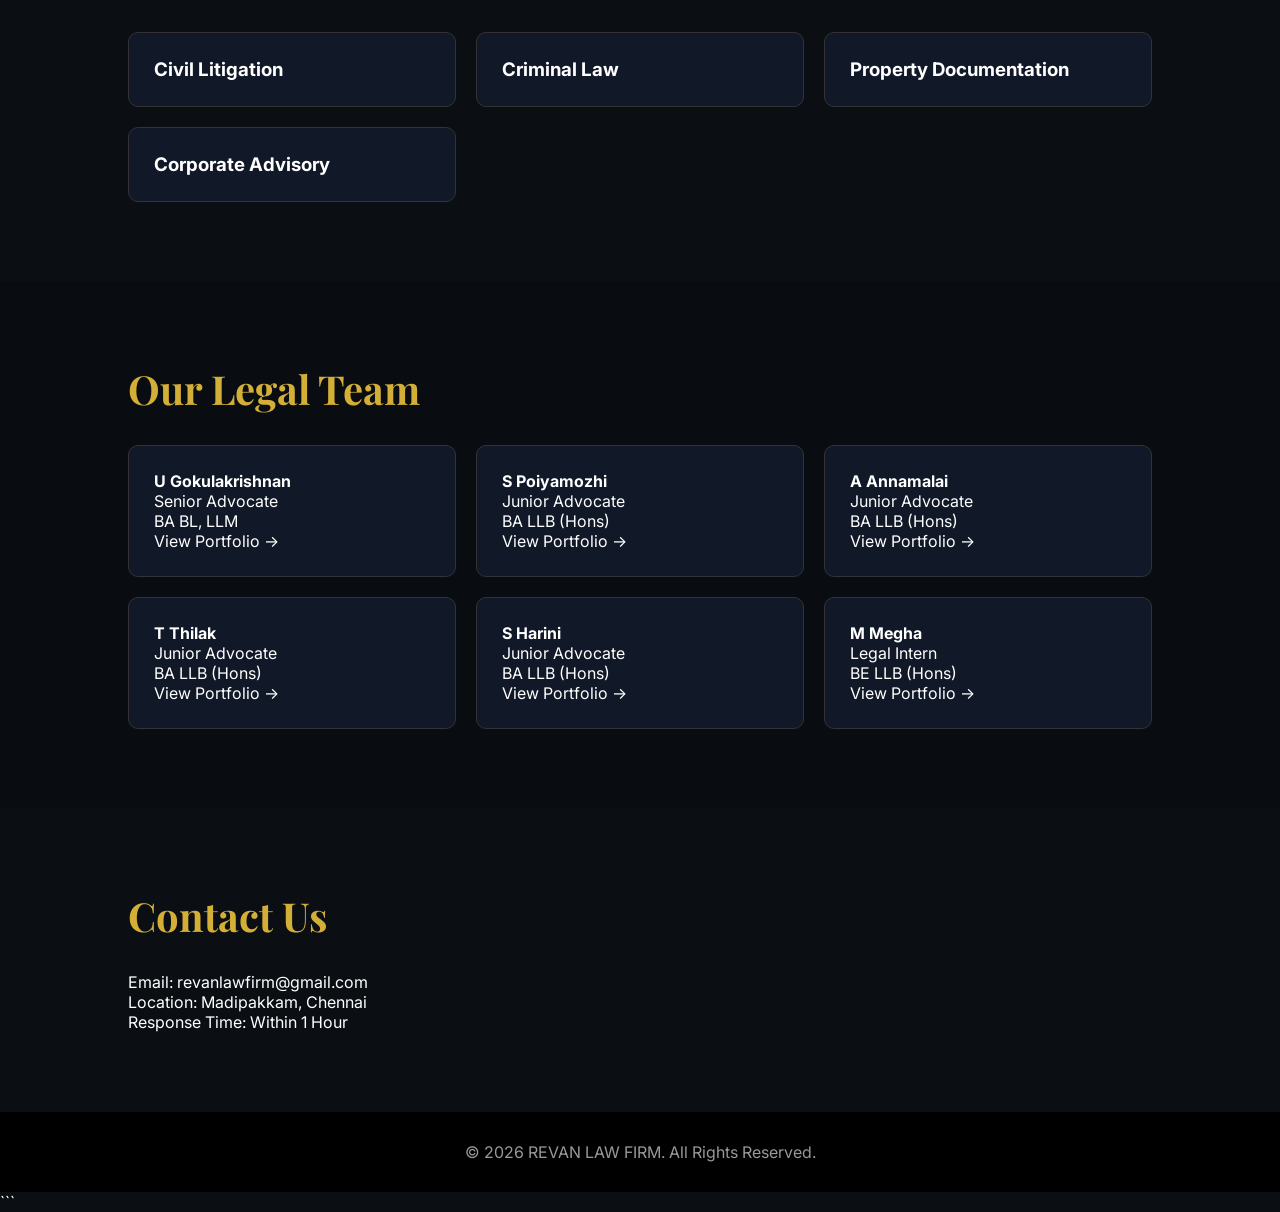
==== commit 41c85208: "Update index.html" ====
--- a/index.html
+++ b/index.html
@@ -1,32 +1,20 @@
+```html
 <!DOCTYPE html>
 <html lang="en">
 <head>
-    <link rel="stylesheet" href="css/style.css">
-    <link rel="icon" href="assets/favicon.png">
-
-    <meta property="og:site_name" content="Revan Law Firm">
-
-<meta name="application-name" content="Revan Law Firm">
-
-<meta name="apple-mobile-web-app-title" content="Revan Law Firm">
-    <meta charset="UTF-8">
+<meta charset="UTF-8">
+<meta name="viewport" content="width=device-width, initial-scale=1.0">
 
 <title>Revan Law Firm | Advocates & Legal Consultants</title>
 
-<meta name="description" content="Revan Law Firm provides civil, criminal, property and corporate legal services. Justice. Integrity. Excellence.">
-
-<meta name="keywords" content="Law Firm Chennai, Advocate Chennai, Legal Services, Civil Lawyer, Criminal Lawyer, Property Lawyer">
-
+<meta name="description" content="Revan Law Firm provides civil, criminal, property and corporate legal services in Chennai.">
+<meta name="keywords" content="Law Firm Chennai, Advocate Chennai, Legal Services, Civil Lawyer, Criminal Lawyer">
 <meta name="author" content="Revan Law Firm">
 
-<meta name="robots" content="index, follow">
-
-<meta name="viewport" content="width=device-width, initial-scale=1.0">
-<meta charset="UTF-8">
-<meta name="viewport" content="width=device-width, initial-scale=1.0">
-<title>REVAN LAW FIRM</title>
+<link rel="icon" href="assets/logo.png">
 
 <link href="https://fonts.googleapis.com/css2?family=Playfair+Display:wght@600;700&family=Inter:wght@300;400;600&display=swap" rel="stylesheet">
+
 <link rel="stylesheet" href="css/style.css">
 </head>
 
@@ -34,10 +22,8 @@
 
 <header>
     <div class="logo">
-        <img src="assets/logo.png" alt="Logo">
-        <div>
-            <h1>REVAN LAW FIRM</h1>
-        </div>
+        <img src="assets/logo.png" alt="Revan Law Firm Logo">
+        <h1>REVAN LAW FIRM</h1>
     </div>
 
     <nav>
@@ -48,31 +34,10 @@
     </nav>
 </header>
 
-    <section id="about" class="section">
+<section class="hero">
+    <div>
+        <h2>Justice. Integrity. Excellence.</h2>
 
-    <h2>Leading Advocates & Legal Consultants in Chennai</h2>
-
-    <div class="about-line"></div>
-
-    <p>
-        Revan Law Firm is committed to delivering exceptional legal services
-        across civil, criminal, property, corporate, and documentation matters.
-        Our team combines legal expertise, strategic thinking, and client-focused
-        advocacy to provide practical and effective solutions.
-    </p>
-
-    <br>
-
-    <p>
-        Based in Chennai, we represent individuals, businesses, and institutions
-        with professionalism, integrity, and dedication. Our mission is to uphold
-        justice while ensuring every client receives personalized legal guidance
-        and strong representation.
-    </p>
-
-</section>
-    <div class="overlay">
-        <h2>Justice. Integrity. Excellence.</h2>
         <p>
             Premier legal institution delivering structured advocacy,
             advisory and litigation services with authority.
@@ -82,6 +47,27 @@
             Consult Now
         </a>
     </div>
+</section>
+
+<section id="about" class="section">
+    <h2>Leading Advocates & Legal Consultants in Chennai</h2>
+
+    <div class="about-line"></div>
+
+    <p>
+        Revan Law Firm is committed to delivering exceptional legal services
+        across civil, criminal, property, corporate and documentation matters.
+        We combine legal expertise, strategic thinking and client-focused advocacy
+        to provide practical and effective legal solutions.
+    </p>
+
+    <br>
+
+    <p>
+        Based in Chennai, our team represents individuals, businesses and institutions
+        with professionalism, integrity and dedication. We strive to protect our clients'
+        interests while upholding the highest standards of legal practice.
+    </p>
 </section>
 
 <section id="practice" class="section">
@@ -115,60 +101,57 @@
 
         <a href="gokulakrishnan.html" class="team-link">
             <div class="card">
-                <h3>U Gokulakrishnan</h3>
-                <p>Senior Advocate</p>
-                <p>BA BL, LLM</p>
-                <p>View Portfolio →</p>
+                <strong>U Gokulakrishnan</strong>
+                <div class="role">Senior Advocate</div>
+                <div class="role">BA BL, LLM</div>
+                <div class="role">View Portfolio →</div>
             </div>
         </a>
 
         <a href="poiyamozhi.html" class="team-link">
             <div class="card">
-                <h3>S Poiyamozhi</h3>
-                <p>Junior Advocate</p>
-                <p>BA LLB (Hons)</p>
-                <p>View Portfolio →</p>
+                <strong>S Poiyamozhi</strong>
+                <div class="role">Junior Advocate</div>
+                <div class="role">BA LLB (Hons)</div>
+                <div class="role">View Portfolio →</div>
             </div>
         </a>
 
         <a href="annamalai.html" class="team-link">
             <div class="card">
-                <h3>A Annamalai</h3>
-                <p>Junior Advocate</p>
-                <p>BA LLB (Hons)</p>
-                <p>View Portfolio →</p>
+                <strong>A Annamalai</strong>
+                <div class="role">Junior Advocate</div>
+                <div class="role">BA LLB (Hons)</div>
+                <div class="role">View Portfolio →</div>
             </div>
         </a>
 
         <a href="thilak.html" class="team-link">
             <div class="card">
-                <h3>T Thilak</h3>
-                <p>Junior Advocate</p>
-                <p>BA LLB (Hons)</p>
-                <p>View Portfolio →</p>
+                <strong>T Thilak</strong>
+                <div class="role">Junior Advocate</div>
+                <div class="role">BA LLB (Hons)</div>
+                <div class="role">View Portfolio →</div>
             </div>
         </a>
 
         <a href="harini.html" class="team-link">
             <div class="card">
-                <h3>S Harini</h3>
-                <p>Junior Advocate</p>
-                <p>BA LLB (Hons)</p>
-                <p>View Portfolio →</p>
+                <strong>S Harini</strong>
+                <div class="role">Junior Advocate</div>
+                <div class="role">BA LLB (Hons)</div>
+                <div class="role">View Portfolio →</div>
             </div>
         </a>
 
         <a href="megha.html" class="team-link">
-    <div class="card">
-        <h3>M Megha</h3>
-        <p>Legal Intern</p>
-        <p>BE LLB (Hons)</p>
-        <p>View Portfolio →</p>
-    </div>
-</a>
-
-    </div>
-</section>
+            <div class="card">
+                <strong>M Megha</strong>
+                <div class="role">Legal Intern</div>
+                <div class="role">BE LLB (Hons)</div>
+                <div class="role">View Portfolio →</div>
+            </div>
+        </a>
 
     </div>
 </section>
@@ -184,6 +167,9 @@
 <footer>
     © 2026 REVAN LAW FIRM. All Rights Reserved.
 </footer>
-    <script src="js/script.js"></script>
+
+<script src="js/script.js"></script>
+
 </body>
 </html>
+```
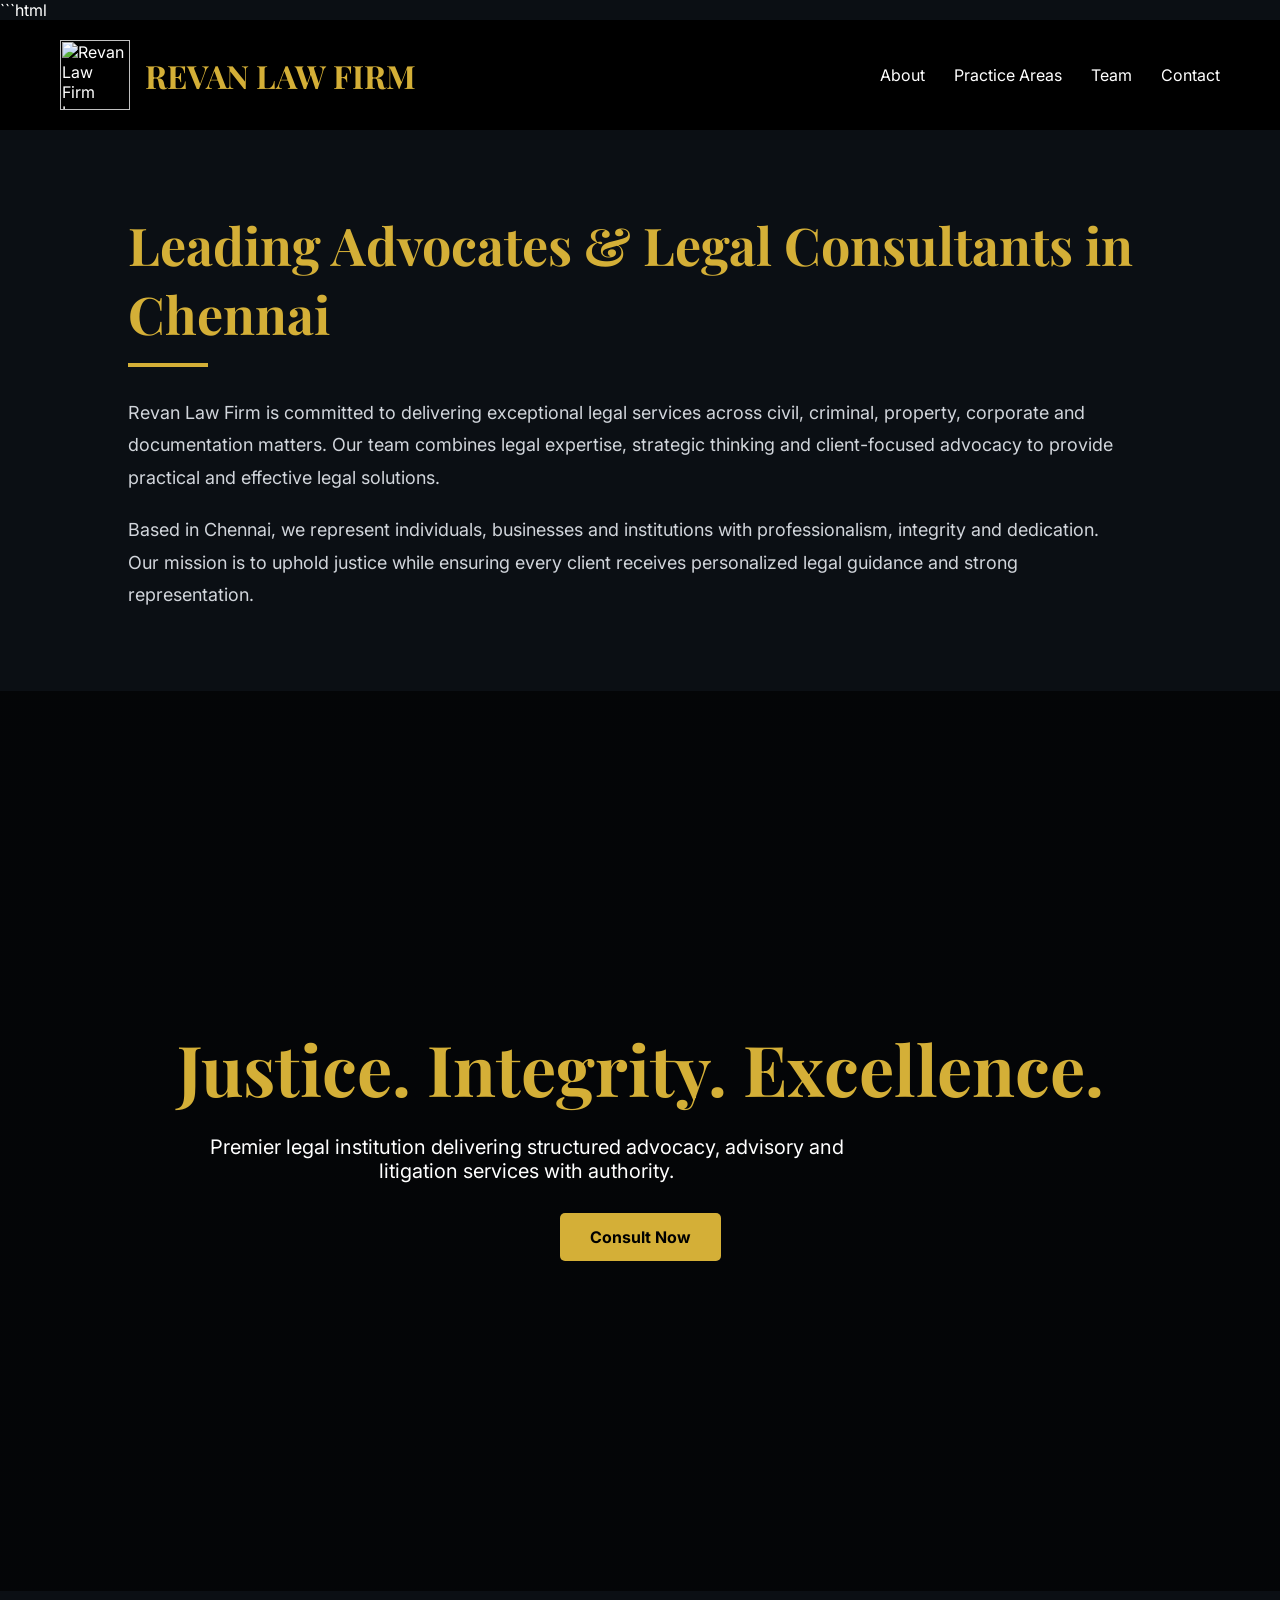
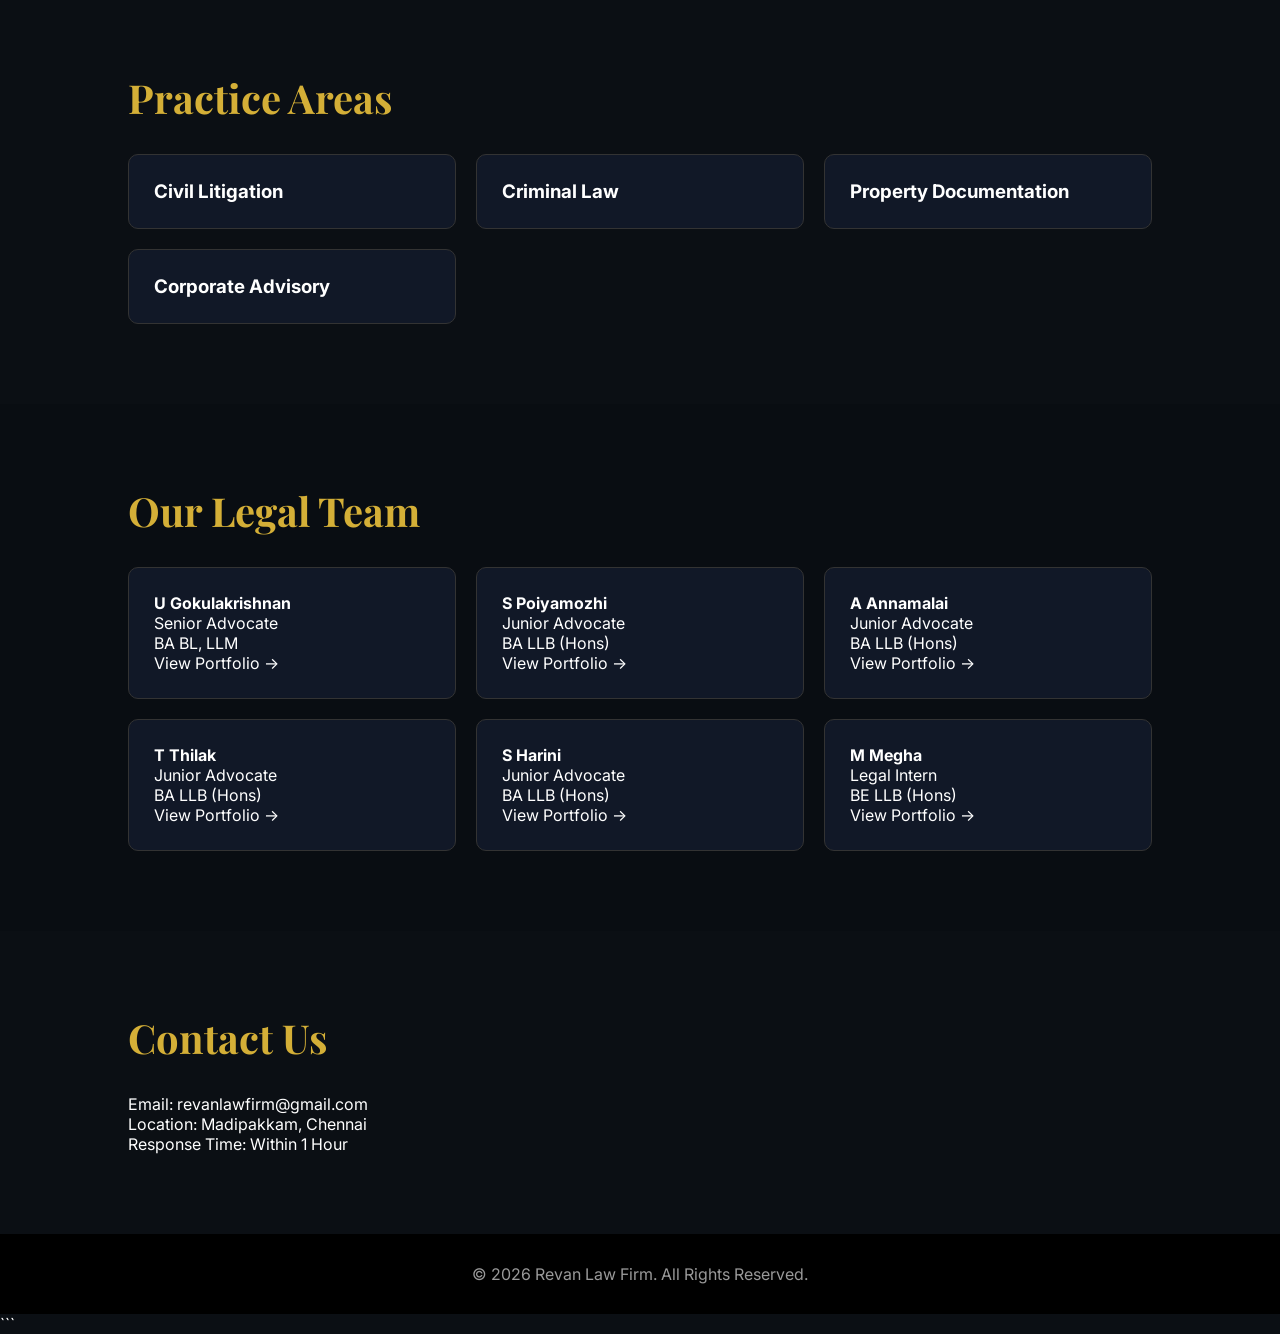
==== commit 3daf8cce: "Update index.html" ====
--- a/index.html
+++ b/index.html
@@ -8,8 +8,6 @@
 <title>Revan Law Firm | Advocates & Legal Consultants</title>
 
 <meta name="description" content="Revan Law Firm provides civil, criminal, property and corporate legal services in Chennai.">
-<meta name="keywords" content="Law Firm Chennai, Advocate Chennai, Legal Services, Civil Lawyer, Criminal Lawyer">
-<meta name="author" content="Revan Law Firm">
 
 <link rel="icon" href="assets/logo.png">
 
@@ -34,8 +32,37 @@
     </nav>
 </header>
 
+<!-- PAGE 1 -->
+
+<section id="about" class="section">
+
+    <h2>Leading Advocates & Legal Consultants in Chennai</h2>
+
+    <div class="about-line"></div>
+
+    <p>
+        Revan Law Firm is committed to delivering exceptional legal services across civil,
+        criminal, property, corporate and documentation matters. Our team combines legal
+        expertise, strategic thinking and client-focused advocacy to provide practical and
+        effective legal solutions.
+    </p>
+
+    <br>
+
+    <p>
+        Based in Chennai, we represent individuals, businesses and institutions with
+        professionalism, integrity and dedication. Our mission is to uphold justice while
+        ensuring every client receives personalized legal guidance and strong representation.
+    </p>
+
+</section>
+
+<!-- PAGE 2 -->
+
 <section class="hero">
-    <div>
+
+    <div class="overlay">
+
         <h2>Justice. Integrity. Excellence.</h2>
 
         <p>
@@ -46,31 +73,15 @@
         <a href="https://wa.me/919566080171" class="btn">
             Consult Now
         </a>
+
     </div>
+
 </section>
 
-<section id="about" class="section">
-    <h2>Leading Advocates & Legal Consultants in Chennai</h2>
-
-    <div class="about-line"></div>
-
-    <p>
-        Revan Law Firm is committed to delivering exceptional legal services
-        across civil, criminal, property, corporate and documentation matters.
-        We combine legal expertise, strategic thinking and client-focused advocacy
-        to provide practical and effective legal solutions.
-    </p>
-
-    <br>
-
-    <p>
-        Based in Chennai, our team represents individuals, businesses and institutions
-        with professionalism, integrity and dedication. We strive to protect our clients'
-        interests while upholding the highest standards of legal practice.
-    </p>
-</section>
+<!-- PAGE 3 -->
 
 <section id="practice" class="section">
+
     <h2>Practice Areas</h2>
 
     <div class="cards">
@@ -92,9 +103,13 @@
         </div>
 
     </div>
+
 </section>
 
+<!-- PAGE 4 -->
+
 <section id="team" class="section dark">
+
     <h2>Our Legal Team</h2>
 
     <div class="cards">
@@ -154,18 +169,23 @@
         </a>
 
     </div>
+
 </section>
 
+<!-- PAGE 5 -->
+
 <section id="contact" class="section">
+
     <h2>Contact Us</h2>
 
     <p>Email: revanlawfirm@gmail.com</p>
     <p>Location: Madipakkam, Chennai</p>
     <p>Response Time: Within 1 Hour</p>
+
 </section>
 
 <footer>
-    © 2026 REVAN LAW FIRM. All Rights Reserved.
+    © 2026 Revan Law Firm. All Rights Reserved.
 </footer>
 
 <script src="js/script.js"></script>
--- a/css/style.css
+++ b/css/style.css
@@ -44,18 +44,17 @@
 }
 
 .hero{
-height:90vh;
-background:
-linear-gradient(rgba(0,0,0,.65),rgba(0,0,0,.65)),
-url('../assets/courthouse.jpg');
-background-size:cover;
-background-position:center;
-display:flex;
-align-items:center;
-justify-content:center;
-text-align:center;
-}
-
+    min-height:100vh;
+    background:
+    linear-gradient(rgba(0,0,0,.65),rgba(0,0,0,.65)),
+    url('../assets/courthouse.jpg');
+    background-size:cover;
+    background-position:center;
+    display:flex;
+    justify-content:center;
+    align-items:center;
+    text-align:center;
+}
 .hero h2{
 font-size:70px;
 font-family:'Playfair Display',serif;
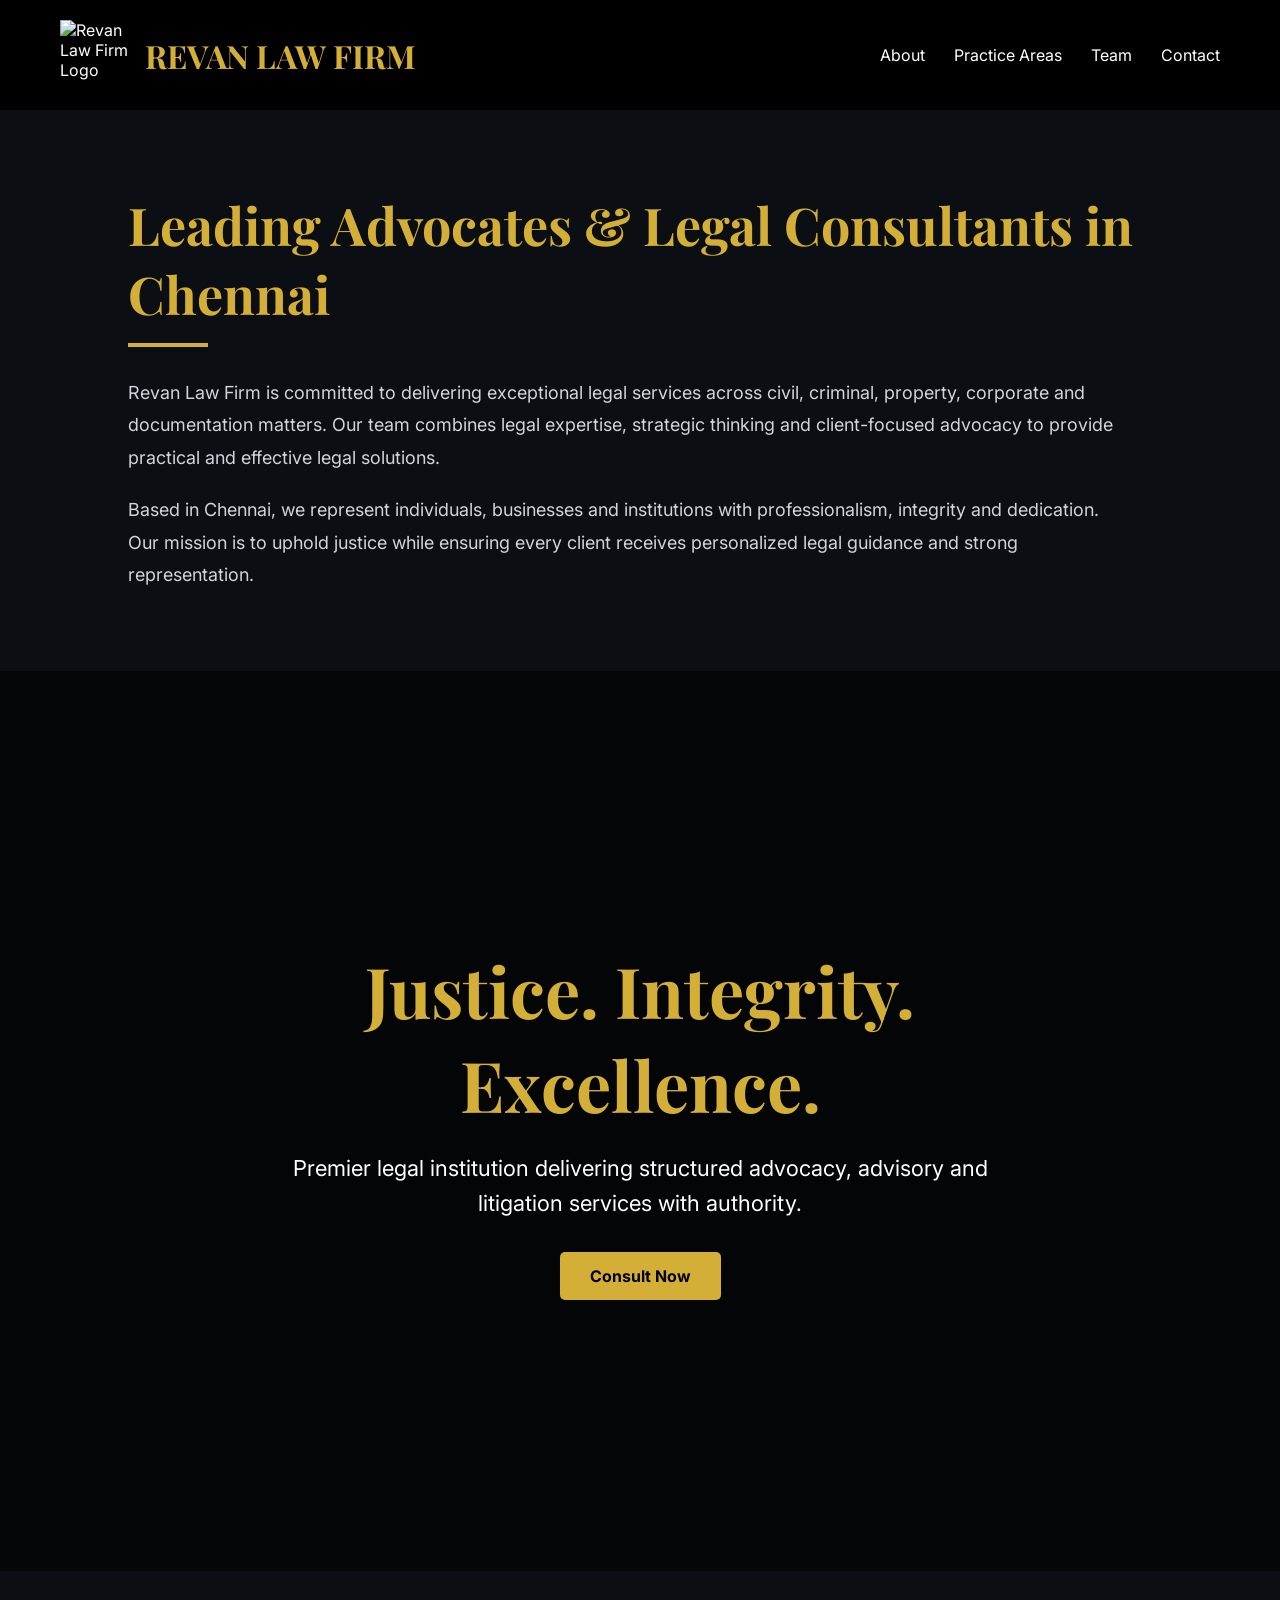
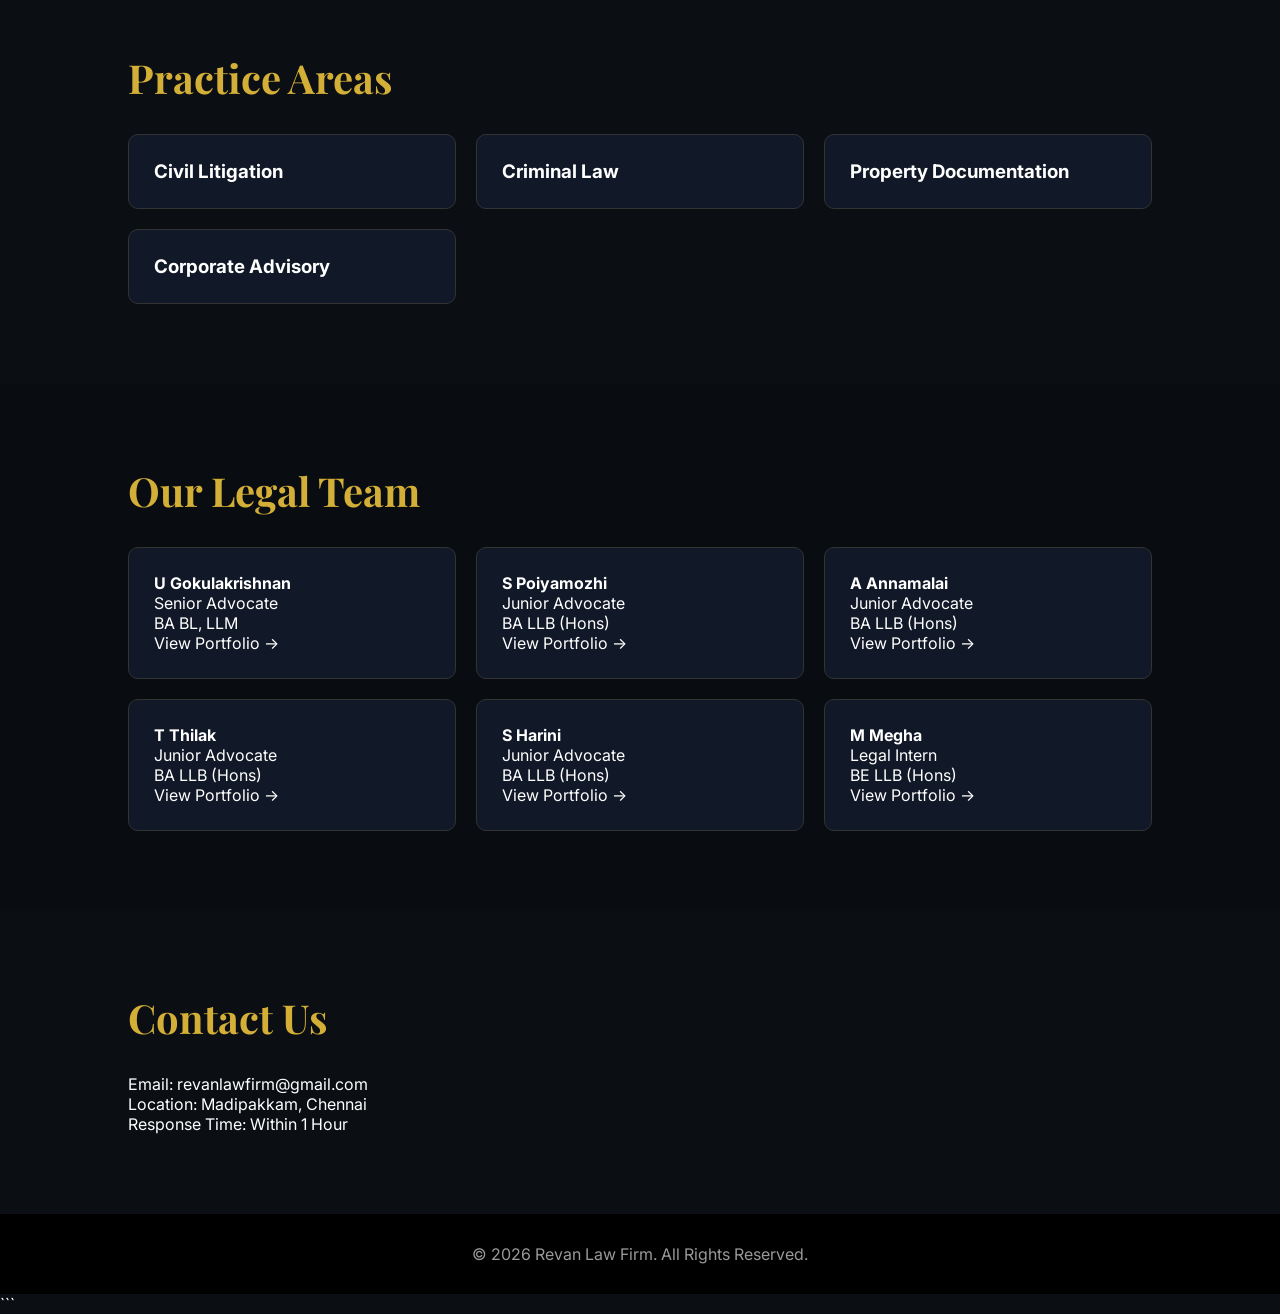
==== commit ad746968: "Update index.html" ====
--- a/index.html
+++ b/index.html
@@ -1,4 +1,3 @@
-```html
 <!DOCTYPE html>
 <html lang="en">
 <head>
@@ -60,7 +59,6 @@
 <!-- PAGE 2 -->
 
 <section class="hero">
-
     <div class="overlay">
 
         <h2>Justice. Integrity. Excellence.</h2>
@@ -75,7 +73,6 @@
         </a>
 
     </div>
-
 </section>
 
 <!-- PAGE 3 -->
--- a/css/style.css
+++ b/css/style.css
@@ -44,40 +44,51 @@
 }
 
 .hero{
-    min-height:100vh;
+    height:100vh;
     background:
     linear-gradient(rgba(0,0,0,.65),rgba(0,0,0,.65)),
     url('../assets/courthouse.jpg');
+
     background-size:cover;
     background-position:center;
+
     display:flex;
     justify-content:center;
     align-items:center;
     text-align:center;
 }
+
+.overlay{
+    width:100%;
+    max-width:900px;
+    margin:auto;
+    padding:20px;
+}
+
 .hero h2{
-font-size:70px;
-font-family:'Playfair Display',serif;
-color:#d4af37;
+    font-size:70px;
+    color:#d4af37;
+    font-family:'Playfair Display',serif;
+    margin-bottom:20px;
 }
 
 .hero p{
-margin-top:20px;
-font-size:20px;
-max-width:700px;
+    font-size:22px;
+    line-height:1.6;
+    margin:0 auto 30px;
+    max-width:700px;
+    text-align:center;
 }
 
 .btn{
-display:inline-block;
-margin-top:30px;
-padding:14px 30px;
-background:#d4af37;
-color:black;
-text-decoration:none;
-font-weight:bold;
-border-radius:5px;
-}
-
+    display:inline-block;
+    padding:14px 30px;
+    background:#d4af37;
+    color:black;
+    text-decoration:none;
+    font-weight:bold;
+    border-radius:5px;
+}
 .section{
 padding:80px 10%;
 }
@@ -212,3 +223,24 @@
     line-height:1.8;
     color:#d1d5db;
 }
+.hero{
+    text-align:center !important;
+}
+
+.overlay{
+    text-align:center !important;
+}
+
+.hero h2{
+    text-align:center !important;
+}
+
+.hero p{
+    text-align:center !important;
+    margin-left:auto !important;
+    margin-right:auto !important;
+}
+
+.btn{
+    display:inline-block !important;
+}
